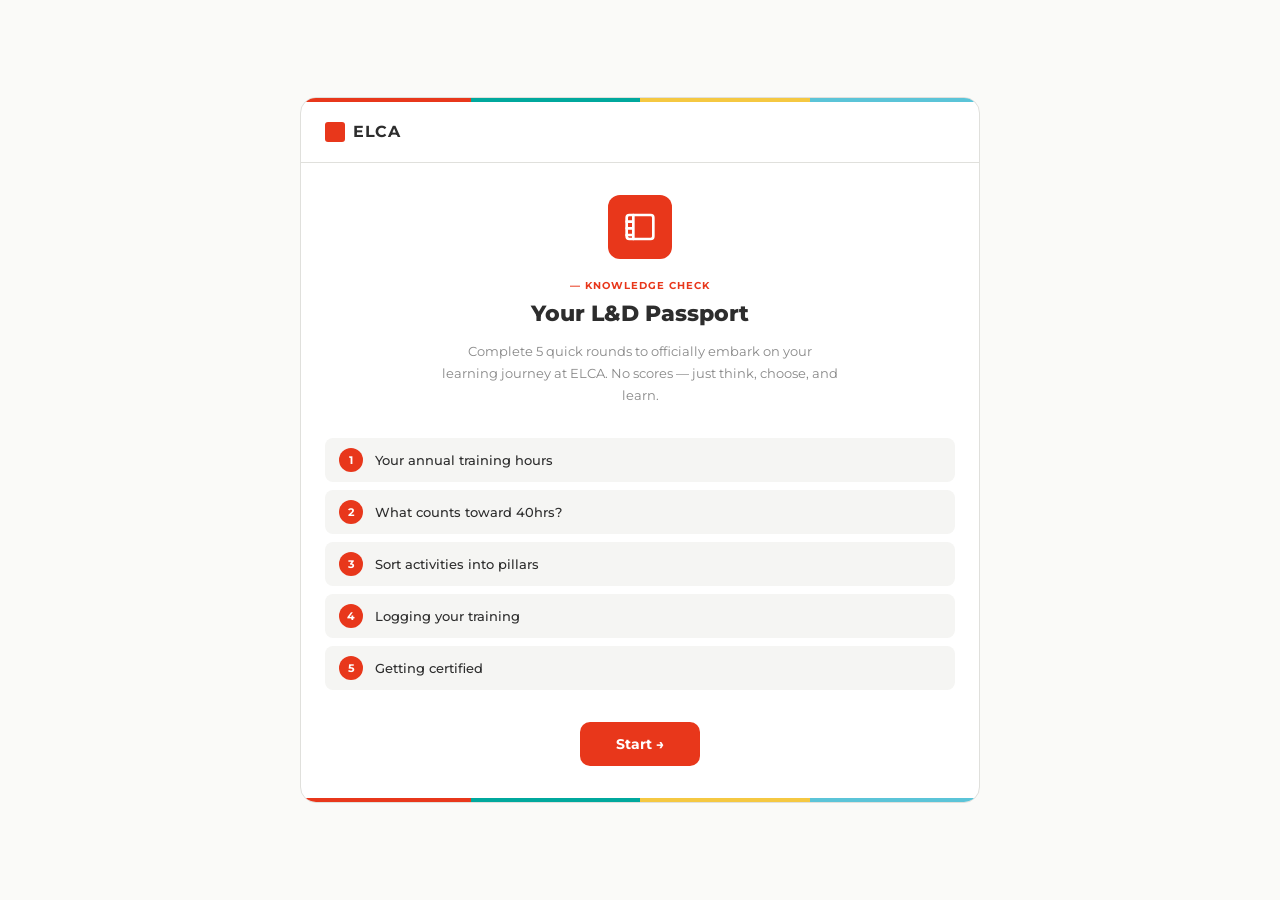
==== elca_game.html @ e70aff34 "Create elca_game.html" ====
<!DOCTYPE html>
<html lang="en">
<head>
<meta charset="UTF-8">
<meta name="viewport" content="width=device-width, initial-scale=1.0">
<title>ELCA L&D Passport</title>
<link href="https://fonts.googleapis.com/css2?family=Montserrat:wght@400;500;600;700;800&display=swap" rel="stylesheet">
<style>
*,*::before,*::after{box-sizing:border-box;margin:0;padding:0}
:root{--red:#E8371B;--teal:#00A89D;--yellow:#F5C842;--blue:#5BC4D8;--dark:#2D2D2D;--gray:#F5F5F3;--border:#E0E0DC;--text:#1A1A1A;--muted:#888}
body{font-family:'Montserrat',sans-serif;background:#FAFAF8;color:var(--text);min-height:100vh;display:flex;align-items:center;justify-content:center;padding:1rem}
.container{width:100%;max-width:680px;background:white;border:0.5px solid var(--border);border-radius:16px;overflow:hidden;position:relative}
.top-bar,.bottom-bar{height:4px;display:flex}
.top-bar div,.bottom-bar div{flex:1}
.tb1{background:var(--red)}.tb2{background:var(--teal)}.tb3{background:var(--yellow)}.tb4{background:var(--blue)}
.header{display:flex;align-items:center;justify-content:space-between;padding:1.25rem 1.5rem;border-bottom:0.5px solid var(--border)}
.logo{display:flex;align-items:center;gap:8px}
.logo-sq{width:20px;height:20px;background:var(--red);border-radius:3px}
.logo-text{font-size:16px;font-weight:700;color:var(--dark);letter-spacing:.04em}
.stamps{display:flex;gap:8px;align-items:center}
.stamp{width:34px;height:34px;border-radius:50%;border:1.5px solid var(--border);display:flex;align-items:center;justify-content:center;font-size:12px;font-weight:600;color:var(--muted);transition:all .3s ease}
.stamp.done{border-color:var(--red);background:#FEF0ED;color:var(--red)}
.stamp.active{border-color:var(--teal);background:#E6F7F6;color:var(--teal)}
.stamp svg{width:16px;height:16px}
.content{padding:1.5rem}
.passport-progress{background:var(--gray);border-radius:12px;padding:1rem 1.25rem;margin-bottom:1.5rem}
.progress-label{font-size:10px;color:var(--muted);text-transform:uppercase;letter-spacing:.1em;font-weight:600;margin-bottom:10px}
.progress-dots{display:flex;gap:6px}
.progress-dot{flex:1;height:5px;border-radius:3px;background:var(--border);transition:background .4s ease}
.progress-dot.done{background:var(--red)}
.progress-dot.active{background:var(--teal)}
.round-tag{font-size:10px;font-weight:700;color:var(--red);letter-spacing:.1em;text-transform:uppercase;margin-bottom:8px}
.question{font-size:19px;font-weight:700;color:var(--dark);line-height:1.4;margin-bottom:1.5rem}
.options{display:flex;flex-direction:column;gap:8px;margin-bottom:1.5rem}
.option{padding:13px 16px;border:1px solid var(--border);border-radius:10px;cursor:pointer;font-size:13px;font-weight:500;color:var(--text);background:white;display:flex;align-items:center;gap:12px;transition:all .15s ease;user-select:none}
.option:hover{border-color:#ccc;background:var(--gray)}
.option.selected{border-color:var(--teal);background:#E6F7F6;color:#085041}
.option.correct{border-color:var(--teal);background:#E6F7F6;color:#085041}
.option.wrong{border-color:var(--red);background:#FEF0ED;color:#993C1D}
.option-key{width:24px;height:24px;border-radius:50%;border:1px solid var(--border);display:flex;align-items:center;justify-content:center;font-size:11px;font-weight:700;flex-shrink:0;color:var(--muted)}
.option.selected .option-key{border-color:var(--teal);color:var(--teal)}
.option.correct .option-key{border-color:var(--teal);color:var(--teal);background:#C0EDE9}
.option.wrong .option-key{border-color:var(--red);color:var(--red);background:#FDDDD8}

/* ROUND 2 - all 6 displayed at once */
.yn-grid{display:flex;flex-direction:column;gap:8px;margin-bottom:1.5rem}
.yn-row{display:flex;align-items:center;justify-content:space-between;padding:12px 14px;border:1px solid var(--border);border-radius:10px;gap:12px;transition:all .2s}
.yn-row-name{font-size:13px;font-weight:600;color:var(--text);flex:1}
.yn-row-btns{display:flex;gap:6px;flex-shrink:0}
.yn-pill{padding:6px 14px;border-radius:20px;font-size:12px;font-weight:700;cursor:pointer;border:1.5px solid var(--border);background:white;color:var(--muted);transition:all .15s;font-family:'Montserrat',sans-serif}
.yn-pill.yes-pill:hover{border-color:var(--teal);color:var(--teal);background:#E6F7F6}
.yn-pill.no-pill:hover{border-color:var(--red);color:var(--red);background:#FEF0ED}
.yn-pill.sel-yes{border-color:var(--teal);color:var(--teal);background:#E6F7F6}
.yn-pill.sel-no{border-color:var(--red);color:var(--red);background:#FEF0ED}
.yn-row.revealed-correct{border-color:var(--teal);background:#F0FBF9}
.yn-row.revealed-wrong{border-color:var(--red);background:#FEF4F2}
.yn-feedback{font-size:11px;margin-top:4px;display:none}
.yn-feedback.show{display:block}
.yn-feedback.fb-correct{color:#0F6E56}
.yn-feedback.fb-wrong{color:#993C1D}

/* SORT */
.sort-wrap{margin-bottom:1.5rem}
.sort-pool{display:flex;flex-wrap:wrap;gap:8px;padding:1rem;background:var(--gray);border-radius:10px;margin-bottom:1rem;min-height:56px;transition:background .15s}
.sort-pool.drag-over-zone{background:#E6F7F6}
.sort-chip{padding:7px 13px;border-radius:20px;background:white;border:1px solid var(--border);font-size:12px;font-weight:600;cursor:grab;color:var(--text);transition:all .15s;user-select:none;display:inline-block}
.sort-chip:hover{border-color:var(--dark)}
.sort-chip.dragging{opacity:.35;cursor:grabbing}
.sort-columns{display:grid;grid-template-columns:1fr 1fr 1fr;gap:10px}
.sort-col{border:2px dashed var(--border);border-radius:10px;padding:12px;min-height:110px;transition:all .15s}
.sort-col.drag-over-zone{background:#F0FBF9;border-color:var(--teal);border-style:solid}
.sort-col-header{font-size:10px;font-weight:700;text-transform:uppercase;letter-spacing:.08em;margin-bottom:8px;text-align:center}
.sort-col.formal .sort-col-header{color:var(--teal)}
.sort-col.informal .sort-col-header{color:var(--blue)}
.sort-col.development .sort-col-header{color:#BA7517}
.sort-col.formal{border-color:#9FE1CB}
.sort-col.informal{border-color:#B5D4F4}
.sort-col.development{border-color:#FAC775}
.sort-dropped{display:flex;flex-direction:column;gap:5px}
.sort-dropped-chip{padding:6px 10px;border-radius:6px;font-size:11px;font-weight:600;text-align:center;cursor:grab;user-select:none;transition:opacity .15s}
.sort-dropped-chip:hover{opacity:.7}
.sort-dropped-chip.dragging{opacity:.35;cursor:grabbing}
.sort-col.formal .sort-dropped-chip{background:#E1F5EE;color:#085041}
.sort-col.informal .sort-dropped-chip{background:#E6F1FB;color:#0C447C}
.sort-col.development .sort-dropped-chip{background:#FAEEDA;color:#633806}
.sort-instruction{font-size:12px;color:var(--muted);margin-bottom:10px}

.reveal{background:#F0FBF9;border-radius:0 10px 10px 0;border-left:3px solid var(--teal);padding:12px 16px;margin-bottom:1.5rem;font-size:13px;line-height:1.6;color:var(--dark);display:none}
.reveal.show{display:block}
.reveal-label{font-size:10px;font-weight:700;color:#0F6E56;text-transform:uppercase;letter-spacing:.08em;margin-bottom:5px}
.btn-row{display:flex;gap:10px}
.btn-submit{background:var(--red);color:white;border:none;padding:11px 28px;border-radius:10px;font-size:13px;font-weight:700;cursor:pointer;font-family:'Montserrat',sans-serif;transition:opacity .15s}
.btn-submit:hover{opacity:.9}
.btn-next{background:var(--gray);color:var(--text);border:1px solid var(--border);padding:11px 28px;border-radius:10px;font-size:13px;font-weight:700;cursor:pointer;display:none;font-family:'Montserrat',sans-serif}
.btn-next:hover{background:#ECECEA}

/* STAMP OVERLAY */
.stamp-overlay{position:absolute;inset:0;background:rgba(255,255,255,.93);display:flex;flex-direction:column;align-items:center;justify-content:center;z-index:100;opacity:0;pointer-events:none;transition:opacity .25s}
.stamp-overlay.show{opacity:1;pointer-events:all}
.stamp-big{width:100px;height:100px;border-radius:50%;border:5px solid var(--red);background:#FEF0ED;display:flex;align-items:center;justify-content:center;transform:scale(0) rotate(-15deg);transition:transform .45s cubic-bezier(.34,1.56,.64,1)}
.stamp-overlay.show .stamp-big{transform:scale(1) rotate(-8deg)}
.stamp-big svg{width:50px;height:50px;color:var(--red)}
.stamp-round-label{margin-top:1.25rem;font-size:14px;font-weight:700;color:var(--dark);opacity:0;transition:opacity .3s .35s}
.stamp-overlay.show .stamp-round-label{opacity:1}
.stamp-sub{font-size:12px;color:var(--muted);margin-top:4px;opacity:0;transition:opacity .3s .45s}
.stamp-overlay.show .stamp-sub{opacity:1}

/* FINAL */
.final-screen{padding:2.5rem 1.5rem;text-align:center;display:none}
.final-screen.show{display:block}
.final-passport{width:80px;height:80px;background:var(--red);border-radius:12px;margin:0 auto 1.5rem;display:flex;align-items:center;justify-content:center}
.final-passport svg{width:40px;height:40px}
.final-title{font-size:22px;font-weight:800;color:var(--dark);margin-bottom:.75rem;line-height:1.3}
.final-sub{font-size:14px;color:var(--muted);line-height:1.6;margin-bottom:1.5rem;max-width:400px;margin-left:auto;margin-right:auto}
.final-stamps{display:flex;gap:10px;justify-content:center;margin-bottom:1.5rem}
.final-stamp{width:44px;height:44px;border-radius:50%;background:#FEF0ED;border:2px solid var(--red);display:flex;align-items:center;justify-content:center;color:var(--red)}
.final-stamp svg{width:20px;height:20px}
.final-tagline{font-size:11px;color:var(--muted);text-transform:uppercase;letter-spacing:.1em;font-weight:600;margin-bottom:1.5rem}
.btn-review{background:white;color:var(--dark);border:1.5px solid var(--border);padding:11px 28px;border-radius:10px;font-size:13px;font-weight:700;cursor:pointer;font-family:'Montserrat',sans-serif}
.btn-review:hover{background:var(--gray)}

/* REVIEW */
.review-screen{padding:1.5rem;display:none}
.review-screen.show{display:block}
.review-title{font-size:18px;font-weight:800;color:var(--dark);margin-bottom:1.25rem}
.review-item{margin-bottom:1.25rem;padding-bottom:1.25rem;border-bottom:0.5px solid var(--border)}
.review-item:last-child{border-bottom:none}
.review-round{font-size:10px;font-weight:700;color:var(--red);text-transform:uppercase;letter-spacing:.08em;margin-bottom:4px}
.review-q{font-size:14px;font-weight:600;color:var(--dark);margin-bottom:6px;line-height:1.4}
.review-a{font-size:13px;color:#0F6E56;background:#F0FBF9;border-left:3px solid var(--teal);padding:8px 12px;border-radius:0 8px 8px 0;line-height:1.5}
.btn-back{background:var(--gray);color:var(--text);border:1px solid var(--border);padding:10px 24px;border-radius:10px;font-size:13px;font-weight:700;cursor:pointer;font-family:'Montserrat',sans-serif;margin-top:1rem}
.btn-back:hover{background:#ECECEA}

/* INTRO */
.intro-screen{padding:2rem 1.5rem;text-align:center}
.intro-icon{width:64px;height:64px;background:var(--red);border-radius:12px;margin:0 auto 1.25rem;display:flex;align-items:center;justify-content:center}
.intro-icon svg{width:32px;height:32px}
.intro-label{font-size:10px;font-weight:700;color:var(--red);text-transform:uppercase;letter-spacing:.1em;margin-bottom:8px}
.intro-title{font-size:22px;font-weight:800;color:var(--dark);margin-bottom:.75rem;line-height:1.3}
.intro-sub{font-size:13px;color:var(--muted);line-height:1.7;margin-bottom:2rem;max-width:400px;margin-left:auto;margin-right:auto}
.intro-rounds{display:flex;flex-direction:column;gap:8px;margin-bottom:2rem;text-align:left}
.intro-round{display:flex;align-items:center;gap:12px;padding:10px 14px;background:var(--gray);border-radius:8px;font-size:13px;color:var(--dark);font-weight:500}
.intro-num{width:24px;height:24px;border-radius:50%;background:var(--red);color:white;font-size:11px;font-weight:700;display:flex;align-items:center;justify-content:center;flex-shrink:0}
.btn-start{background:var(--red);color:white;border:none;padding:13px 36px;border-radius:10px;font-size:14px;font-weight:700;cursor:pointer;font-family:'Montserrat',sans-serif}
.btn-start:hover{opacity:.9}
</style>
</head>
<body>
<div class="container" id="app">
  <div class="top-bar"><div class="tb1"></div><div class="tb2"></div><div class="tb3"></div><div class="tb4"></div></div>
  <div class="header">
    <div class="logo"><div class="logo-sq"></div><div class="logo-text">ELCA</div></div>
    <div class="stamps" id="stamps-header" style="display:none">
      <div class="stamp" id="s1">1</div><div class="stamp" id="s2">2</div><div class="stamp" id="s3">3</div><div class="stamp" id="s4">4</div><div class="stamp" id="s5">5</div>
    </div>
  </div>

  <div class="stamp-overlay" id="stamp-overlay">
    <div class="stamp-big">
      <svg viewBox="0 0 24 24" fill="none" stroke="currentColor" stroke-width="2.5" stroke-linecap="round" stroke-linejoin="round"><polyline points="20 6 9 17 4 12"/></svg>
    </div>
    <div class="stamp-round-label" id="stamp-label">Round 1 complete!</div>
    <div class="stamp-sub">Passport stamped</div>
  </div>

  <div class="intro-screen" id="screen-intro">
    <div class="intro-icon"><svg viewBox="0 0 24 24" fill="none" stroke="white" stroke-width="2" stroke-linecap="round" stroke-linejoin="round"><rect x="2" y="3" width="20" height="18" rx="2"/><path d="M7 3v18M2 8h5M2 13h5M2 18h5"/></svg></div>
    <div class="intro-label">— Knowledge check</div>
    <div class="intro-title">Your L&D Passport</div>
    <div class="intro-sub">Complete 5 quick rounds to officially embark on your learning journey at ELCA. No scores — just think, choose, and learn.</div>
    <div class="intro-rounds">
      <div class="intro-round"><div class="intro-num">1</div>Your annual training hours</div>
      <div class="intro-round"><div class="intro-num">2</div>What counts toward 40hrs?</div>
      <div class="intro-round"><div class="intro-num">3</div>Sort activities into pillars</div>
      <div class="intro-round"><div class="intro-num">4</div>Logging your training</div>
      <div class="intro-round"><div class="intro-num">5</div>Getting certified</div>
    </div>
    <button class="btn-start" onclick="startGame()">Start →</button>
  </div>

  <div class="content" id="screen-game" style="display:none">
    <div class="passport-progress">
      <div class="progress-label" id="progress-label">Round 1 of 5</div>
      <div class="progress-dots">
        <div class="progress-dot active" id="pd1"></div><div class="progress-dot" id="pd2"></div><div class="progress-dot" id="pd3"></div><div class="progress-dot" id="pd4"></div><div class="progress-dot" id="pd5"></div>
      </div>
    </div>
    <div id="round-content"></div>
  </div>

  <div class="final-screen" id="screen-final">
    <div class="final-passport"><svg viewBox="0 0 24 24" fill="none" stroke="white" stroke-width="2" stroke-linecap="round" stroke-linejoin="round"><path d="M20 12V22H4V2h11"/><path d="m9 11 3 3L22 4"/></svg></div>
    <div class="final-title">Your L&D Passport is stamped.</div>
    <div class="final-sub">You're officially ready to learn at ELCA. You know your budget, your options, and exactly what to do when you're ready to grow.</div>
    <div class="final-stamps">
      <div class="final-stamp"><svg viewBox="0 0 24 24" fill="none" stroke="currentColor" stroke-width="2.5" stroke-linecap="round" stroke-linejoin="round"><polyline points="20 6 9 17 4 12"/></svg></div>
      <div class="final-stamp"><svg viewBox="0 0 24 24" fill="none" stroke="currentColor" stroke-width="2.5" stroke-linecap="round" stroke-linejoin="round"><polyline points="20 6 9 17 4 12"/></svg></div>
      <div class="final-stamp"><svg viewBox="0 0 24 24" fill="none" stroke="currentColor" stroke-width="2.5" stroke-linecap="round" stroke-linejoin="round"><polyline points="20 6 9 17 4 12"/></svg></div>
      <div class="final-stamp"><svg viewBox="0 0 24 24" fill="none" stroke="currentColor" stroke-width="2.5" stroke-linecap="round" stroke-linejoin="round"><polyline points="20 6 9 17 4 12"/></svg></div>
      <div class="final-stamp"><svg viewBox="0 0 24 24" fill="none" stroke="currentColor" stroke-width="2.5" stroke-linecap="round" stroke-linejoin="round"><polyline points="20 6 9 17 4 12"/></svg></div>
    </div>
    <div class="final-tagline">We make it work — ELCA</div>
    <button class="btn-review" onclick="showReview()">Review answers →</button>
  </div>

  <div class="review-screen" id="screen-review">
    <div class="review-title">Answer review</div>
    <div class="review-item">
      <div class="review-round">Round 1 — Your training budget</div>
      <div class="review-q">How many training hours does ELCA sponsor per employee per year?</div>
      <div class="review-a">40 hours per headcount per year. Total company-wide: 16,000 hours (~400 employees), planned and monitored by L&D.</div>
    </div>
    <div class="review-item">
      <div class="review-round">Round 2 — What counts toward 40hrs?</div>
      <div class="review-q">Which activities count toward your 40hr budget?</div>
      <div class="review-a">Counts ✓: Internal Training, External Training, Self-training Roadmap, Online learning via 3rd party. Does NOT count ✗: Boost Up Programs (sponsored separately), Certifications.</div>
    </div>
    <div class="review-item">
      <div class="review-round">Round 3 — Sort into pillars</div>
      <div class="review-q">Which activity belongs in which pillar?</div>
      <div class="review-a">Formal: Internal Training, External Training, Self-training Roadmap, Boost Up Programs. Informal: LinkedIn Learning, Pluralsight, GoFluent, Bookboon. Development: Certifications, Competitions, Expert Activities.</div>
    </div>
    <div class="review-item">
      <div class="review-round">Round 4 — Logging your training</div>
      <div class="review-q">You just completed an internal training. What should you do next?</div>
      <div class="review-a">Log it in Vertec using code 2223-103-31. Every training must be logged with the correct Vertec code. Use the Confluence reference link if unsure.</div>
    </div>
    <div class="review-item">
      <div class="review-round">Round 5 — Getting certified</div>
      <div class="review-q">You want L&D to cover your certification fees. What's your first step?</div>
      <div class="review-a">Register with XC and make sure your name is on the list BEFORE getting certified. Order: Register with XC → Get certified → Submit payment request + certification to L&D.</div>
    </div>
    <button class="btn-back" onclick="backToFinal()">← Back</button>
  </div>

  <div class="bottom-bar"><div class="tb1"></div><div class="tb2"></div><div class="tb3"></div><div class="tb4"></div></div>
</div>

<script>
var currentRound=0,selectedOption=null,selectedCorrect=false;
var dragIdx=null,dragFromPool=false;

var ynActivities=[
  {name:"Internal Training",counts:true},
  {name:"External Training",counts:true},
  {name:"Self-training Roadmap",counts:true},
  {name:"Online learning via 3rd party",counts:true},
  {name:"Boost Up Programs",counts:false},
  {name:"Certifications",counts:false}
];
var ynAnswers={};

var sortActivities=[
  {name:"Internal Training",pillar:"formal"},
  {name:"External Training",pillar:"formal"},
  {name:"Self-training Roadmap",pillar:"formal"},
  {name:"Boost Up Programs",pillar:"formal"},
  {name:"LinkedIn Learning",pillar:"informal"},
  {name:"Pluralsight",pillar:"informal"},
  {name:"GoFluent",pillar:"informal"},
  {name:"Bookboon",pillar:"informal"},
  {name:"Certifications",pillar:"development"},
  {name:"Competitions",pillar:"development"},
  {name:"Expert Activities",pillar:"development"}
];
var sortPlaced={};

function startGame(){
  document.getElementById('screen-intro').style.display='none';
  document.getElementById('screen-game').style.display='block';
  document.getElementById('stamps-header').style.display='flex';
  showRound(1);
}

function updateProgress(n){
  document.getElementById('progress-label').textContent='Round '+n+' of 5';
  for(var i=1;i<=5;i++){
    var dot=document.getElementById('pd'+i);
    dot.className='progress-dot';
    if(i<n)dot.classList.add('done');
    else if(i===n)dot.classList.add('active');
    var st=document.getElementById('s'+i);
    st.className='stamp';
    if(i<n){st.classList.add('done');st.innerHTML='<svg viewBox="0 0 24 24" fill="none" stroke="currentColor" stroke-width="2.5" stroke-linecap="round" stroke-linejoin="round"><polyline points="20 6 9 17 4 12"/></svg>';}
    else if(i===n)st.classList.add('active');
    else st.textContent=i;
  }
}

function showStampThen(roundNum,callback){
  var overlay=document.getElementById('stamp-overlay');
  document.getElementById('stamp-label').textContent='Round '+roundNum+' complete!';
  overlay.classList.add('show');
  setTimeout(function(){overlay.classList.remove('show');setTimeout(callback,300);},1500);
}

function goNext(completed,next){
  showStampThen(completed,function(){
    if(next==='final')showFinal();
    else showRound(next);
  });
}

function showRound(n){
  currentRound=n;
  updateProgress(n);
  selectedOption=null;selectedCorrect=false;
  var c=document.getElementById('round-content');
  if(n===1){
    c.innerHTML=`
      <div class="round-tag">— Round 1 · Your training budget</div>
      <div class="question">How many training hours does ELCA sponsor per employee per year?</div>
      <div class="options" id="opts">
        <div class="option" onclick="pickOpt(this,false)"><div class="option-key">A</div>20 hours</div>
        <div class="option" onclick="pickOpt(this,false)"><div class="option-key">B</div>30 hours</div>
        <div class="option" onclick="pickOpt(this,true)"><div class="option-key">C</div>40 hours</div>
        <div class="option" onclick="pickOpt(this,false)"><div class="option-key">D</div>60 hours</div>
      </div>
      <div class="reveal" id="reveal"><div class="reveal-label">Good to know</div>ELCA sponsors 40 hours of training per employee per year — that's your personal learning budget. Total company-wide: 16,000 hours, planned and monitored by L&D.</div>
      <div class="btn-row">
        <button class="btn-submit" id="btn-sub" onclick="submitMC(1,2)">Submit</button>
        <button class="btn-next" id="btn-nxt" onclick="goNext(1,2)">Next round →</button>
      </div>`;
  }
  else if(n===2){ynAnswers={};renderYN2(c);}
  else if(n===3){sortPlaced={};renderSort(c);}
  else if(n===4){
    c.innerHTML=`
      <div class="round-tag">— Round 4 · Logging your training</div>
      <div class="question">You just completed an internal training. What should you do next?</div>
      <div class="options" id="opts">
        <div class="option" onclick="pickOpt(this,false)"><div class="option-key">A</div>Email your manager to inform them</div>
        <div class="option" onclick="pickOpt(this,true)"><div class="option-key">B</div>Log it in Vertec using the correct code (2223-103-31)</div>
        <div class="option" onclick="pickOpt(this,false)"><div class="option-key">C</div>Nothing — L&D will track it automatically</div>
        <div class="option" onclick="pickOpt(this,false)"><div class="option-key">D</div>Add it to your LinkedIn profile</div>
      </div>
      <div class="reveal" id="reveal"><div class="reveal-label">Good to know</div>Every training must be logged in Vertec with the correct code. For internal training, that's <strong>2223-103-31</strong>. Not sure which code? The reference link is on your Confluence page.</div>
      <div class="btn-row">
        <button class="btn-submit" id="btn-sub" onclick="submitMC(4,5)">Submit</button>
        <button class="btn-next" id="btn-nxt" onclick="goNext(4,5)">Next round →</button>
      </div>`;
  }
  else if(n===5){
    c.innerHTML=`
      <div class="round-tag">— Round 5 · Getting certified</div>
      <div class="question">You want L&D to cover your certification fees. What's your very first step?</div>
      <div class="options" id="opts">
        <div class="option" onclick="pickOpt(this,false)"><div class="option-key">A</div>Submit a payment request to L&D</div>
        <div class="option" onclick="pickOpt(this,false)"><div class="option-key">B</div>Get certified first, then register</div>
        <div class="option" onclick="pickOpt(this,true)"><div class="option-key">C</div>Register with XC — make sure your name is on the list</div>
        <div class="option" onclick="pickOpt(this,false)"><div class="option-key">D</div>Contact GoFluent for support</div>
      </div>
      <div class="reveal" id="reveal"><div class="reveal-label">Important!</div>Your name MUST be on the XC list before you get certified — otherwise you cannot claim back the fees. Order: Register with XC → Get certified → Submit payment request + certification to L&D.</div>
      <div class="btn-row">
        <button class="btn-submit" id="btn-sub" onclick="submitMC(5,'final')">Submit</button>
        <button class="btn-next" id="btn-nxt" onclick="goNext(5,'final')">Complete passport →</button>
      </div>`;
  }
}

function pickOpt(el,correct){
  if(document.getElementById('reveal').classList.contains('show'))return;
  document.querySelectorAll('#opts .option').forEach(o=>o.classList.remove('selected'));
  el.classList.add('selected');selectedOption=el;selectedCorrect=correct;
}

function submitMC(completed,next){
  if(!selectedOption)return;
  document.querySelectorAll('#opts .option').forEach(o=>o.style.pointerEvents='none');
  selectedOption.classList.remove('selected');
  selectedOption.classList.add(selectedCorrect?'correct':'wrong');
  if(!selectedCorrect){
    document.querySelectorAll('#opts .option').forEach(o=>{
      if(o.getAttribute('onclick')&&o.getAttribute('onclick').includes(',true)'))o.classList.add('correct');
    });
  }
  document.getElementById('reveal').classList.add('show');
  document.getElementById('btn-sub').style.display='none';
  document.getElementById('btn-nxt').style.display='block';
}

/* ROUND 2 - all 6 at once */
function renderYN2(c){
  var rows=ynActivities.map(function(item,i){
    return `<div class="yn-row" id="ynrow-${i}">
      <div>
        <div class="yn-row-name">${item.name}</div>
        <div class="yn-feedback" id="ynfb-${i}"></div>
      </div>
      <div class="yn-row-btns">
        <button class="yn-pill yes-pill" id="ynyes-${i}" onclick="selectYN(${i},true)">Yes</button>
        <button class="yn-pill no-pill" id="ynno-${i}" onclick="selectYN(${i},false)">No</button>
      </div>
    </div>`;
  }).join('');
  c.innerHTML=`
    <div class="round-tag">— Round 2 · Counts toward 40hrs?</div>
    <div class="question">Which activities count toward your 40-hour learning budget?</div>
    <div class="yn-grid" id="yn-grid">${rows}</div>
    <div class="reveal" id="reveal-yn"><div class="reveal-label">Summary</div>Counts ✓: Internal Training, External Training, Self-training Roadmap, Online learning via 3rd party. Does NOT count ✗: Boost Up Programs (sponsored separately) and Certifications.</div>
    <div class="btn-row">
      <button class="btn-submit" id="btn-yn-sub" onclick="submitYN2()">Submit</button>
      <button class="btn-next" id="btn-yn-nxt" onclick="goNext(2,3)">Next round →</button>
    </div>`;
}

function selectYN(i,answer){
  if(document.getElementById('reveal-yn').classList.contains('show'))return;
  ynAnswers[i]=answer;
  var yesBtn=document.getElementById('ynyes-'+i);
  var noBtn=document.getElementById('ynno-'+i);
  yesBtn.className='yn-pill yes-pill'+(answer===true?' sel-yes':'');
  noBtn.className='yn-pill no-pill'+(answer===false?' sel-no':'');
}

function submitYN2(){
  var allAnswered=ynActivities.every(function(_,i){return ynAnswers[i]!==undefined;});
  if(!allAnswered){
    alert('Please answer all 6 activities before submitting.');
    return;
  }
  ynActivities.forEach(function(item,i){
    var answered=ynAnswers[i];
    var correct=(answered===item.counts);
    var row=document.getElementById('ynrow-'+i);
    var fb=document.getElementById('ynfb-'+i);
    var yesBtn=document.getElementById('ynyes-'+i);
    var noBtn=document.getElementById('ynno-'+i);
    yesBtn.style.pointerEvents='none';
    noBtn.style.pointerEvents='none';
    if(correct){
      row.classList.add('revealed-correct');
      fb.className='yn-feedback show fb-correct';
      fb.textContent='Correct! '+(item.counts?'This counts toward your 40hrs.':'This does not count toward 40hrs.');
    } else {
      row.classList.add('revealed-wrong');
      fb.className='yn-feedback show fb-wrong';
      fb.textContent='Not quite. '+(item.counts?'This actually counts toward your 40hrs.':'This actually does NOT count toward your 40hrs.');
      if(item.counts){yesBtn.className='yn-pill yes-pill sel-yes';}
      else{noBtn.className='yn-pill no-pill sel-no';}
    }
  });
  document.getElementById('reveal-yn').classList.add('show');
  document.getElementById('btn-yn-sub').style.display='none';
  document.getElementById('btn-yn-nxt').style.display='block';
}

/* ROUND 3 - drag and drop */
function renderSort(c){
  var poolHTML=sortActivities.map(function(a,i){
    return '<div class="sort-chip" id="chip-'+i+'" draggable="true" data-idx="'+i+'">'+a.name+'</div>';
  }).join('');
  c.innerHTML=`
    <div class="round-tag">— Round 3 · Sort into pillars</div>
    <div class="question">Drag each activity into the correct learning pillar.</div>
    <div class="sort-instruction">Drag from the pool into a pillar. Drag back to the pool to undo.</div>
    <div class="sort-wrap">
      <div class="sort-pool" id="sort-pool">${poolHTML}</div>
      <div class="sort-columns">
        <div class="sort-col formal" id="zone-formal"><div class="sort-col-header">Formal</div><div class="sort-dropped" id="col-formal"></div></div>
        <div class="sort-col informal" id="zone-informal"><div class="sort-col-header">Informal</div><div class="sort-dropped" id="col-informal"></div></div>
        <div class="sort-col development" id="zone-development"><div class="sort-col-header">Development</div><div class="sort-dropped" id="col-development"></div></div>
      </div>
    </div>
    <div class="reveal" id="reveal-sort"></div>
    <div class="btn-row">
      <button class="btn-submit" id="btn-sort-sub" onclick="submitSort()">Check answers</button>
      <button class="btn-next" id="btn-sort-nxt" onclick="goNext(3,4)">Next round →</button>
    </div>`;
  initDragDrop();
}

function initDragDrop(){
  function makeChipDraggable(el){
    el.addEventListener('dragstart',function(e){
      dragIdx=parseInt(this.dataset.idx);
      dragFromPool=!!document.getElementById('sort-pool').contains(this);
      e.dataTransfer.effectAllowed='move';
      e.dataTransfer.setData('text/plain',String(dragIdx));
      var self=this;
      setTimeout(function(){self.classList.add('dragging');},0);
    });
    el.addEventListener('dragend',function(){
      this.classList.remove('dragging');
    });
  }

  document.querySelectorAll('.sort-chip').forEach(makeChipDraggable);

  function setupZone(zoneEl,pillar){
    zoneEl.addEventListener('dragover',function(e){
      e.preventDefault();
      e.dataTransfer.dropEffect='move';
      zoneEl.classList.add('drag-over-zone');
    });
    zoneEl.addEventListener('dragleave',function(e){
      if(!zoneEl.contains(e.relatedTarget))zoneEl.classList.remove('drag-over-zone');
    });
    zoneEl.addEventListener('drop',function(e){
      e.preventDefault();
      e.stopPropagation();
      zoneEl.classList.remove('drag-over-zone');
      var idx=parseInt(e.dataTransfer.getData('text/plain'));
      if(isNaN(idx))return;
      moveChip(idx,pillar);
    });
  }

  setupZone(document.getElementById('sort-pool'),'pool');
  setupZone(document.getElementById('zone-formal'),'formal');
  setupZone(document.getElementById('zone-informal'),'informal');
  setupZone(document.getElementById('zone-development'),'development');
}

function moveChip(idx,pillar){
  var activity=sortActivities[idx];
  var oldEl=document.querySelector('[data-idx="'+idx+'"]');
  if(oldEl)oldEl.remove();
  delete sortPlaced[idx];

  if(pillar==='pool'){
    var pool=document.getElementById('sort-pool');
    var chip=document.createElement('div');
    chip.className='sort-chip';
    chip.setAttribute('draggable','true');
    chip.dataset.idx=idx;
    chip.textContent=activity.name;
    chip.addEventListener('dragstart',function(e){
      dragIdx=parseInt(this.dataset.idx);
      e.dataTransfer.effectAllowed='move';
      e.dataTransfer.setData('text/plain',String(dragIdx));
      var self=this;setTimeout(function(){self.classList.add('dragging');},0);
    });
    chip.addEventListener('dragend',function(){this.classList.remove('dragging');});
    pool.appendChild(chip);
  } else {
    sortPlaced[idx]=pillar;
    var col=document.getElementById('col-'+pillar);
    var dropped=document.createElement('div');
    dropped.className='sort-dropped-chip';
    dropped.setAttribute('draggable','true');
    dropped.dataset.idx=idx;
    dropped.textContent=activity.name;
    dropped.addEventListener('dragstart',function(e){
      dragIdx=parseInt(this.dataset.idx);
      e.dataTransfer.effectAllowed='move';
      e.dataTransfer.setData('text/plain',String(dragIdx));
      var self=this;setTimeout(function(){self.classList.add('dragging');},0);
    });
    dropped.addEventListener('dragend',function(){this.classList.remove('dragging');});
    col.appendChild(dropped);
  }
}

function submitSort(){
  var correct=0;
  sortActivities.forEach(function(a,i){if(sortPlaced[i]===a.pillar)correct++;});
  var rv=document.getElementById('reveal-sort');

  var pillars=[
    {key:'formal',label:'Formal Trainings',color:'#00A89D',bg:'#E1F5EE',text:'#085041'},
    {key:'informal',label:'Informal Learning',color:'#5BC4D8',bg:'#E6F1FB',text:'#0C447C'},
    {key:'development',label:'Development',color:'#F5C842',bg:'#FAEEDA',text:'#633806'}
  ];

  var scoreMsg=correct===sortActivities.length
    ?'<div style="font-size:13px;color:#0F6E56;font-weight:600;margin-bottom:12px;">Perfect! All '+correct+' sorted correctly.</div>'
    :'<div style="font-size:13px;color:#993C1D;font-weight:600;margin-bottom:12px;">You got '+correct+' of '+sortActivities.length+' correct. Here\'s the correct answer:</div>';

  var cols=pillars.map(function(p){
    var items=sortActivities.map(function(a,i){
      var placed=sortPlaced[i]===p.key;
      var correct=a.pillar===p.key;
      if(!correct)return '';
      var wasWrong=sortPlaced[i]!==p.key;
      var dot=wasWrong
        ?'<span style="color:#E8371B;font-size:11px;margin-right:4px;">✗</span>'
        :'<span style="color:'+p.text+';font-size:11px;margin-right:4px;">✓</span>';
      var rowStyle=wasWrong?'background:rgba(232,55,27,0.08);border-radius:4px;padding:3px 6px;':'padding:3px 6px;';
      return '<div style="'+rowStyle+'font-size:11px;font-weight:600;color:'+(wasWrong?'#993C1D':p.text)+';display:flex;align-items:center;">'+dot+a.name+'</div>';
    }).join('');
    return '<div style="flex:1;border-radius:10px;padding:12px;background:'+p.bg+';border:1.5px solid '+p.color+';">'
      +'<div style="font-size:10px;font-weight:700;text-transform:uppercase;letter-spacing:.08em;color:'+p.color+';margin-bottom:8px;">'+p.label+'</div>'
      +'<div style="display:flex;flex-direction:column;gap:4px;">'+items+'</div>'
      +'</div>';
  }).join('');

  rv.innerHTML='<div class="reveal-label">Answer key</div>'
    +scoreMsg
    +'<div style="display:flex;gap:8px;">'+cols+'</div>'
    +'<div style="font-size:11px;color:#888;margin-top:8px;"><span style="color:#E8371B;">✗</span> = placed in wrong pillar</div>';

  rv.classList.add('show');
  document.getElementById('btn-sort-sub').style.display='none';
  document.getElementById('btn-sort-nxt').style.display='block';
}

function showFinal(){
  document.getElementById('screen-game').style.display='none';
  document.getElementById('screen-final').style.display='block';
  for(var i=1;i<=5;i++){
    var st=document.getElementById('s'+i);
    st.className='stamp done';
    st.innerHTML='<svg viewBox="0 0 24 24" fill="none" stroke="currentColor" stroke-width="2.5" stroke-linecap="round" stroke-linejoin="round"><polyline points="20 6 9 17 4 12"/></svg>';
  }
}

function showReview(){
  document.getElementById('screen-final').style.display='none';
  document.getElementById('screen-review').style.display='block';
}

function backToFinal(){
  document.getElementById('screen-review').style.display='none';
  document.getElementById('screen-final').style.display='block';
}
</script>
</body>
</html>
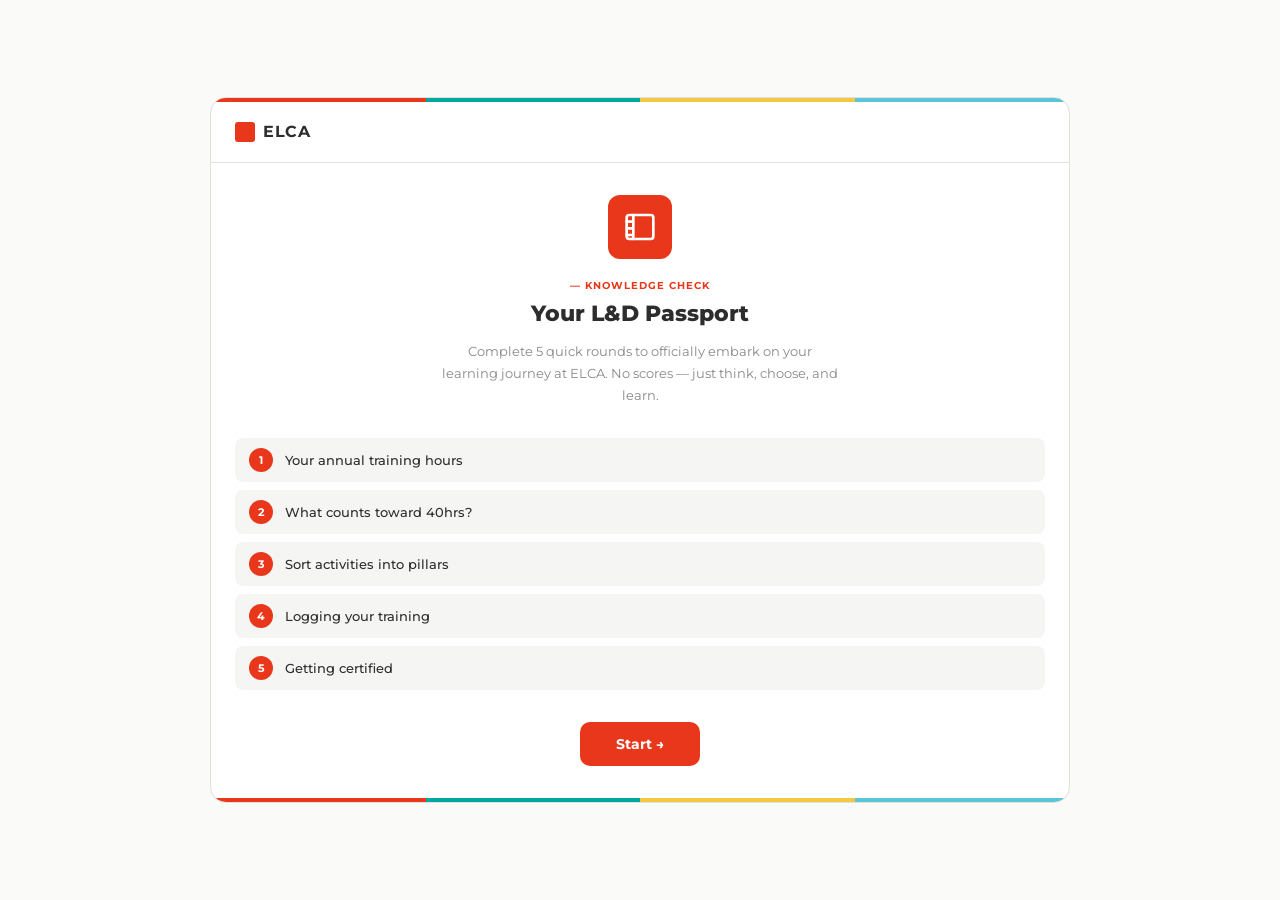
==== commit 14b4996b: "Update elca_game.html" ====
--- a/elca_game.html
+++ b/elca_game.html
@@ -9,7 +9,7 @@
 *,*::before,*::after{box-sizing:border-box;margin:0;padding:0}
 :root{--red:#E8371B;--teal:#00A89D;--yellow:#F5C842;--blue:#5BC4D8;--dark:#2D2D2D;--gray:#F5F5F3;--border:#E0E0DC;--text:#1A1A1A;--muted:#888}
 body{font-family:'Montserrat',sans-serif;background:#FAFAF8;color:var(--text);min-height:100vh;display:flex;align-items:center;justify-content:center;padding:1rem}
-.container{width:100%;max-width:680px;background:white;border:0.5px solid var(--border);border-radius:16px;overflow:hidden;position:relative}
+.container{width:100%;max-width:860px;background:white;border:0.5px solid var(--border);border-radius:16px;overflow:hidden;position:relative}
 .top-bar,.bottom-bar{height:4px;display:flex}
 .top-bar div,.bottom-bar div{flex:1}
 .tb1{background:var(--red)}.tb2{background:var(--teal)}.tb3{background:var(--yellow)}.tb4{background:var(--blue)}
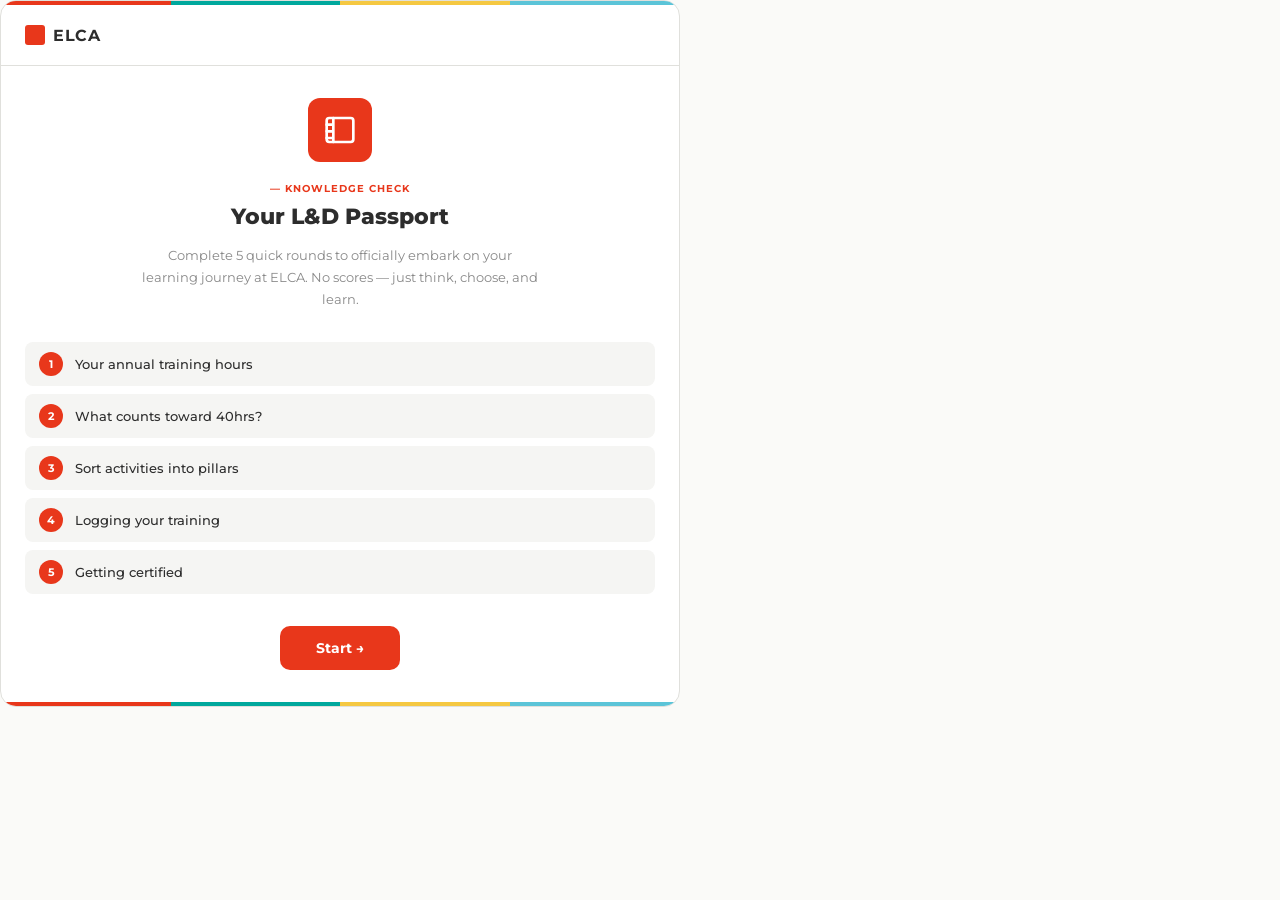
==== commit a3167a45: "Update elca_game.html" ====
--- a/elca_game.html
+++ b/elca_game.html
@@ -8,8 +8,8 @@
 <style>
 *,*::before,*::after{box-sizing:border-box;margin:0;padding:0}
 :root{--red:#E8371B;--teal:#00A89D;--yellow:#F5C842;--blue:#5BC4D8;--dark:#2D2D2D;--gray:#F5F5F3;--border:#E0E0DC;--text:#1A1A1A;--muted:#888}
-body{font-family:'Montserrat',sans-serif;background:#FAFAF8;color:var(--text);min-height:100vh;display:flex;align-items:center;justify-content:center;padding:1rem}
-.container{width:100%;max-width:860px;background:white;border:0.5px solid var(--border);border-radius:16px;overflow:hidden;position:relative}
+body{font-family:'Montserrat',sans-serif;background:#FAFAF8;color:var(--text);min-height:100vh;display:flex;align-items:flex-start;justify-content:flex-start;padding:0}
+.container{width:100%;max-width:680px;background:white;border:0.5px solid var(--border);border-radius:16px;overflow:hidden;position:relative}
 .top-bar,.bottom-bar{height:4px;display:flex}
 .top-bar div,.bottom-bar div{flex:1}
 .tb1{background:var(--red)}.tb2{background:var(--teal)}.tb3{background:var(--yellow)}.tb4{background:var(--blue)}
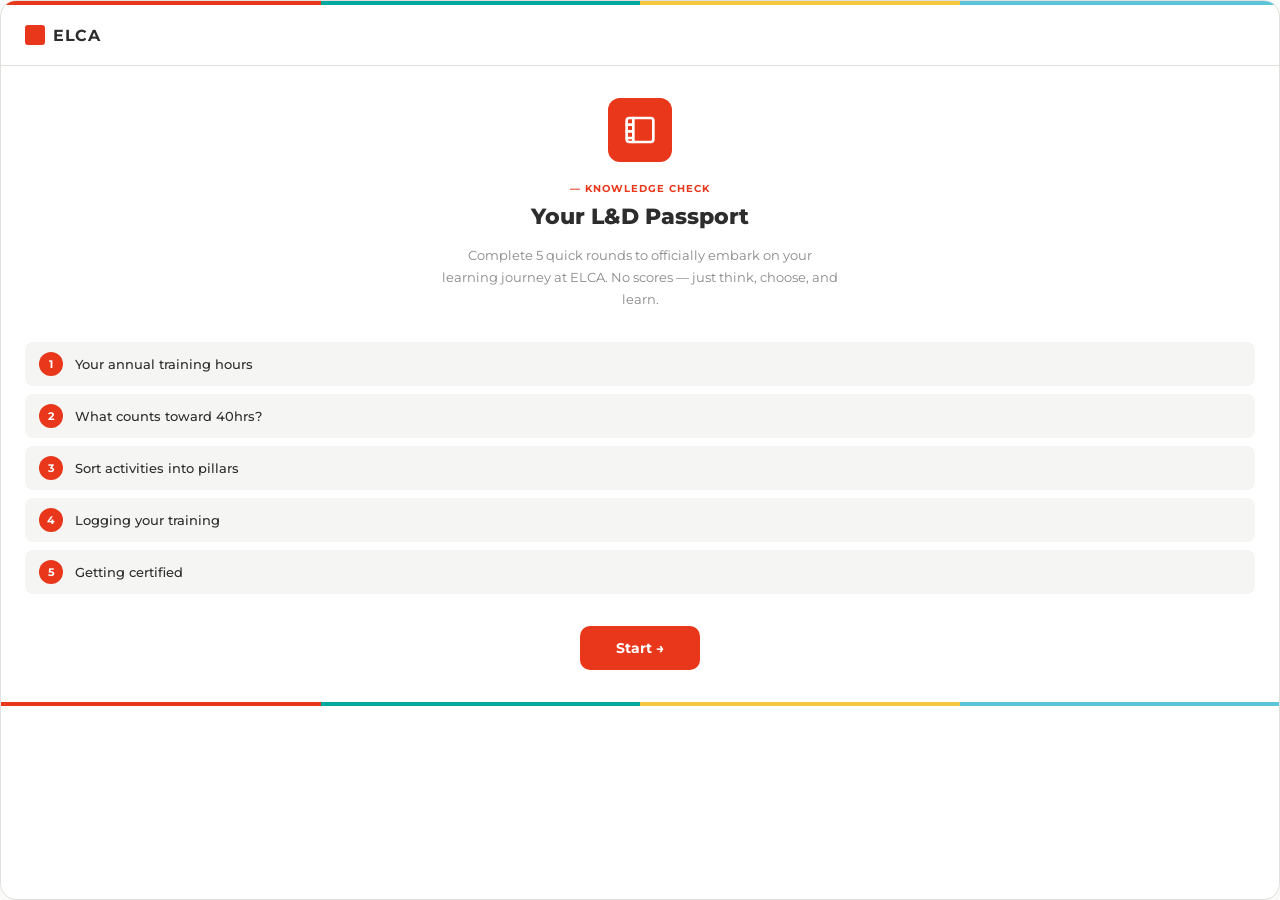
==== commit 17ca1f0f: "Update elca_game.html" ====
--- a/elca_game.html
+++ b/elca_game.html
@@ -8,8 +8,8 @@
 <style>
 *,*::before,*::after{box-sizing:border-box;margin:0;padding:0}
 :root{--red:#E8371B;--teal:#00A89D;--yellow:#F5C842;--blue:#5BC4D8;--dark:#2D2D2D;--gray:#F5F5F3;--border:#E0E0DC;--text:#1A1A1A;--muted:#888}
-body{font-family:'Montserrat',sans-serif;background:#FAFAF8;color:var(--text);min-height:100vh;display:flex;align-items:flex-start;justify-content:flex-start;padding:0}
-.container{width:100%;max-width:680px;background:white;border:0.5px solid var(--border);border-radius:16px;overflow:hidden;position:relative}
+body{font-family:'Montserrat',sans-serif;background:#FAFAF8;color:var(--text);min-height:100vh;display:flex;align-items:stretch;justify-content:center;padding:0}
+.container{width:100%;max-width:100%;background:white;border:0.5px solid var(--border);border-radius:16px;overflow:hidden;position:relative}
 .top-bar,.bottom-bar{height:4px;display:flex}
 .top-bar div,.bottom-bar div{flex:1}
 .tb1{background:var(--red)}.tb2{background:var(--teal)}.tb3{background:var(--yellow)}.tb4{background:var(--blue)}
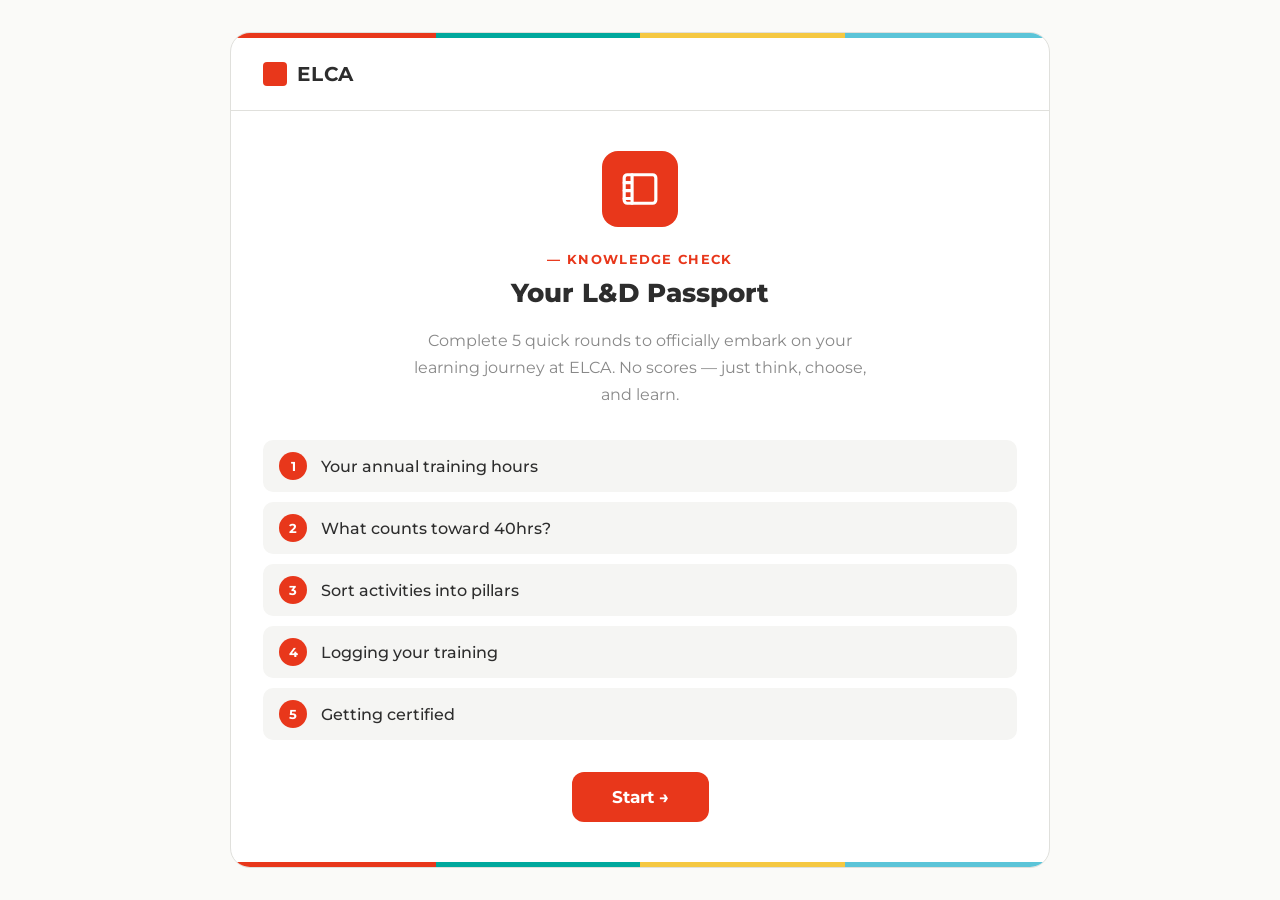
==== commit cdddf5d7: "Update elca_game.html" ====
--- a/elca_game.html
+++ b/elca_game.html
@@ -8,140 +8,128 @@
 <style>
 *,*::before,*::after{box-sizing:border-box;margin:0;padding:0}
 :root{--red:#E8371B;--teal:#00A89D;--yellow:#F5C842;--blue:#5BC4D8;--dark:#2D2D2D;--gray:#F5F5F3;--border:#E0E0DC;--text:#1A1A1A;--muted:#888}
-body{font-family:'Montserrat',sans-serif;background:#FAFAF8;color:var(--text);min-height:100vh;display:flex;align-items:stretch;justify-content:center;padding:0}
-.container{width:100%;max-width:100%;background:white;border:0.5px solid var(--border);border-radius:16px;overflow:hidden;position:relative}
-.top-bar,.bottom-bar{height:4px;display:flex}
+html,body{width:100%;height:100%;font-family:'Montserrat',sans-serif;background:#FAFAF8;color:var(--text)}
+body{display:flex;align-items:center;justify-content:center;min-height:100vh}
+.container{width:90%;max-width:820px;background:white;border:0.5px solid var(--border);border-radius:20px;overflow:hidden;position:relative}
+.top-bar,.bottom-bar{height:5px;display:flex}
 .top-bar div,.bottom-bar div{flex:1}
 .tb1{background:var(--red)}.tb2{background:var(--teal)}.tb3{background:var(--yellow)}.tb4{background:var(--blue)}
-.header{display:flex;align-items:center;justify-content:space-between;padding:1.25rem 1.5rem;border-bottom:0.5px solid var(--border)}
-.logo{display:flex;align-items:center;gap:8px}
-.logo-sq{width:20px;height:20px;background:var(--red);border-radius:3px}
-.logo-text{font-size:16px;font-weight:700;color:var(--dark);letter-spacing:.04em}
-.stamps{display:flex;gap:8px;align-items:center}
-.stamp{width:34px;height:34px;border-radius:50%;border:1.5px solid var(--border);display:flex;align-items:center;justify-content:center;font-size:12px;font-weight:600;color:var(--muted);transition:all .3s ease}
+.header{display:flex;align-items:center;justify-content:space-between;padding:1.5rem 2rem;border-bottom:0.5px solid var(--border)}
+.logo{display:flex;align-items:center;gap:10px}
+.logo-sq{width:24px;height:24px;background:var(--red);border-radius:4px}
+.logo-text{font-size:20px;font-weight:700;color:var(--dark);letter-spacing:.04em}
+.stamps{display:flex;gap:10px;align-items:center}
+.stamp{width:40px;height:40px;border-radius:50%;border:1.5px solid var(--border);display:flex;align-items:center;justify-content:center;font-size:15px;font-weight:600;color:var(--muted);transition:all .3s ease}
 .stamp.done{border-color:var(--red);background:#FEF0ED;color:var(--red)}
 .stamp.active{border-color:var(--teal);background:#E6F7F6;color:var(--teal)}
-.stamp svg{width:16px;height:16px}
-.content{padding:1.5rem}
-.passport-progress{background:var(--gray);border-radius:12px;padding:1rem 1.25rem;margin-bottom:1.5rem}
-.progress-label{font-size:10px;color:var(--muted);text-transform:uppercase;letter-spacing:.1em;font-weight:600;margin-bottom:10px}
-.progress-dots{display:flex;gap:6px}
-.progress-dot{flex:1;height:5px;border-radius:3px;background:var(--border);transition:background .4s ease}
+.stamp svg{width:18px;height:18px}
+.content{padding:2rem}
+.passport-progress{background:var(--gray);border-radius:14px;padding:1.25rem 1.5rem;margin-bottom:1.75rem}
+.progress-label{font-size:13px;color:var(--muted);text-transform:uppercase;letter-spacing:.1em;font-weight:600;margin-bottom:12px}
+.progress-dots{display:flex;gap:8px}
+.progress-dot{flex:1;height:6px;border-radius:3px;background:var(--border);transition:background .4s ease}
 .progress-dot.done{background:var(--red)}
 .progress-dot.active{background:var(--teal)}
-.round-tag{font-size:10px;font-weight:700;color:var(--red);letter-spacing:.1em;text-transform:uppercase;margin-bottom:8px}
-.question{font-size:19px;font-weight:700;color:var(--dark);line-height:1.4;margin-bottom:1.5rem}
-.options{display:flex;flex-direction:column;gap:8px;margin-bottom:1.5rem}
-.option{padding:13px 16px;border:1px solid var(--border);border-radius:10px;cursor:pointer;font-size:13px;font-weight:500;color:var(--text);background:white;display:flex;align-items:center;gap:12px;transition:all .15s ease;user-select:none}
+.round-tag{font-size:13px;font-weight:700;color:var(--red);letter-spacing:.1em;text-transform:uppercase;margin-bottom:10px}
+.question{font-size:22px;font-weight:700;color:var(--dark);line-height:1.4;margin-bottom:1.75rem}
+.options{display:flex;flex-direction:column;gap:10px;margin-bottom:1.75rem}
+.option{padding:16px 20px;border:1px solid var(--border);border-radius:12px;cursor:pointer;font-size:16px;font-weight:500;color:var(--text);background:white;display:flex;align-items:center;gap:14px;transition:all .15s ease;user-select:none}
 .option:hover{border-color:#ccc;background:var(--gray)}
 .option.selected{border-color:var(--teal);background:#E6F7F6;color:#085041}
 .option.correct{border-color:var(--teal);background:#E6F7F6;color:#085041}
 .option.wrong{border-color:var(--red);background:#FEF0ED;color:#993C1D}
-.option-key{width:24px;height:24px;border-radius:50%;border:1px solid var(--border);display:flex;align-items:center;justify-content:center;font-size:11px;font-weight:700;flex-shrink:0;color:var(--muted)}
+.option-key{width:28px;height:28px;border-radius:50%;border:1px solid var(--border);display:flex;align-items:center;justify-content:center;font-size:13px;font-weight:700;flex-shrink:0;color:var(--muted)}
 .option.selected .option-key{border-color:var(--teal);color:var(--teal)}
 .option.correct .option-key{border-color:var(--teal);color:var(--teal);background:#C0EDE9}
 .option.wrong .option-key{border-color:var(--red);color:var(--red);background:#FDDDD8}
-
-/* ROUND 2 - all 6 displayed at once */
-.yn-grid{display:flex;flex-direction:column;gap:8px;margin-bottom:1.5rem}
-.yn-row{display:flex;align-items:center;justify-content:space-between;padding:12px 14px;border:1px solid var(--border);border-radius:10px;gap:12px;transition:all .2s}
-.yn-row-name{font-size:13px;font-weight:600;color:var(--text);flex:1}
-.yn-row-btns{display:flex;gap:6px;flex-shrink:0}
-.yn-pill{padding:6px 14px;border-radius:20px;font-size:12px;font-weight:700;cursor:pointer;border:1.5px solid var(--border);background:white;color:var(--muted);transition:all .15s;font-family:'Montserrat',sans-serif}
+.yn-grid{display:flex;flex-direction:column;gap:10px;margin-bottom:1.75rem}
+.yn-row{display:flex;align-items:center;justify-content:space-between;padding:14px 18px;border:1px solid var(--border);border-radius:12px;gap:14px;transition:all .2s}
+.yn-row-name{font-size:16px;font-weight:600;color:var(--text);flex:1}
+.yn-row-btns{display:flex;gap:8px;flex-shrink:0}
+.yn-pill{padding:8px 18px;border-radius:20px;font-size:14px;font-weight:700;cursor:pointer;border:1.5px solid var(--border);background:white;color:var(--muted);transition:all .15s;font-family:'Montserrat',sans-serif}
 .yn-pill.yes-pill:hover{border-color:var(--teal);color:var(--teal);background:#E6F7F6}
 .yn-pill.no-pill:hover{border-color:var(--red);color:var(--red);background:#FEF0ED}
 .yn-pill.sel-yes{border-color:var(--teal);color:var(--teal);background:#E6F7F6}
 .yn-pill.sel-no{border-color:var(--red);color:var(--red);background:#FEF0ED}
 .yn-row.revealed-correct{border-color:var(--teal);background:#F0FBF9}
 .yn-row.revealed-wrong{border-color:var(--red);background:#FEF4F2}
-.yn-feedback{font-size:11px;margin-top:4px;display:none}
+.yn-feedback{font-size:13px;margin-top:5px;display:none}
 .yn-feedback.show{display:block}
 .yn-feedback.fb-correct{color:#0F6E56}
 .yn-feedback.fb-wrong{color:#993C1D}
-
-/* SORT */
-.sort-wrap{margin-bottom:1.5rem}
-.sort-pool{display:flex;flex-wrap:wrap;gap:8px;padding:1rem;background:var(--gray);border-radius:10px;margin-bottom:1rem;min-height:56px;transition:background .15s}
+.sort-wrap{margin-bottom:1.75rem}
+.sort-pool{display:flex;flex-wrap:wrap;gap:10px;padding:1.25rem;background:var(--gray);border-radius:12px;margin-bottom:1.25rem;min-height:64px;transition:background .15s}
 .sort-pool.drag-over-zone{background:#E6F7F6}
-.sort-chip{padding:7px 13px;border-radius:20px;background:white;border:1px solid var(--border);font-size:12px;font-weight:600;cursor:grab;color:var(--text);transition:all .15s;user-select:none;display:inline-block}
+.sort-chip{padding:9px 16px;border-radius:20px;background:white;border:1px solid var(--border);font-size:14px;font-weight:600;cursor:grab;color:var(--text);transition:all .15s;user-select:none;display:inline-block}
 .sort-chip:hover{border-color:var(--dark)}
 .sort-chip.dragging{opacity:.35;cursor:grabbing}
-.sort-columns{display:grid;grid-template-columns:1fr 1fr 1fr;gap:10px}
-.sort-col{border:2px dashed var(--border);border-radius:10px;padding:12px;min-height:110px;transition:all .15s}
+.sort-columns{display:grid;grid-template-columns:1fr 1fr 1fr;gap:12px}
+.sort-col{border:2px dashed var(--border);border-radius:12px;padding:14px;min-height:120px;transition:all .15s}
 .sort-col.drag-over-zone{background:#F0FBF9;border-color:var(--teal);border-style:solid}
-.sort-col-header{font-size:10px;font-weight:700;text-transform:uppercase;letter-spacing:.08em;margin-bottom:8px;text-align:center}
+.sort-col-header{font-size:13px;font-weight:700;text-transform:uppercase;letter-spacing:.08em;margin-bottom:10px;text-align:center}
 .sort-col.formal .sort-col-header{color:var(--teal)}
 .sort-col.informal .sort-col-header{color:var(--blue)}
 .sort-col.development .sort-col-header{color:#BA7517}
 .sort-col.formal{border-color:#9FE1CB}
 .sort-col.informal{border-color:#B5D4F4}
 .sort-col.development{border-color:#FAC775}
-.sort-dropped{display:flex;flex-direction:column;gap:5px}
-.sort-dropped-chip{padding:6px 10px;border-radius:6px;font-size:11px;font-weight:600;text-align:center;cursor:grab;user-select:none;transition:opacity .15s}
+.sort-dropped{display:flex;flex-direction:column;gap:6px}
+.sort-dropped-chip{padding:7px 12px;border-radius:8px;font-size:13px;font-weight:600;text-align:center;cursor:grab;user-select:none;transition:opacity .15s}
 .sort-dropped-chip:hover{opacity:.7}
 .sort-dropped-chip.dragging{opacity:.35;cursor:grabbing}
 .sort-col.formal .sort-dropped-chip{background:#E1F5EE;color:#085041}
 .sort-col.informal .sort-dropped-chip{background:#E6F1FB;color:#0C447C}
 .sort-col.development .sort-dropped-chip{background:#FAEEDA;color:#633806}
-.sort-instruction{font-size:12px;color:var(--muted);margin-bottom:10px}
-
-.reveal{background:#F0FBF9;border-radius:0 10px 10px 0;border-left:3px solid var(--teal);padding:12px 16px;margin-bottom:1.5rem;font-size:13px;line-height:1.6;color:var(--dark);display:none}
+.sort-instruction{font-size:14px;color:var(--muted);margin-bottom:12px}
+.reveal{background:#F0FBF9;border-radius:0 12px 12px 0;border-left:3px solid var(--teal);padding:14px 18px;margin-bottom:1.75rem;font-size:15px;line-height:1.6;color:var(--dark);display:none}
 .reveal.show{display:block}
-.reveal-label{font-size:10px;font-weight:700;color:#0F6E56;text-transform:uppercase;letter-spacing:.08em;margin-bottom:5px}
-.btn-row{display:flex;gap:10px}
-.btn-submit{background:var(--red);color:white;border:none;padding:11px 28px;border-radius:10px;font-size:13px;font-weight:700;cursor:pointer;font-family:'Montserrat',sans-serif;transition:opacity .15s}
+.reveal-label{font-size:12px;font-weight:700;color:#0F6E56;text-transform:uppercase;letter-spacing:.08em;margin-bottom:6px}
+.btn-row{display:flex;gap:12px}
+.btn-submit{background:var(--red);color:white;border:none;padding:14px 32px;border-radius:12px;font-size:16px;font-weight:700;cursor:pointer;font-family:'Montserrat',sans-serif;transition:opacity .15s}
 .btn-submit:hover{opacity:.9}
-.btn-next{background:var(--gray);color:var(--text);border:1px solid var(--border);padding:11px 28px;border-radius:10px;font-size:13px;font-weight:700;cursor:pointer;display:none;font-family:'Montserrat',sans-serif}
+.btn-next{background:var(--gray);color:var(--text);border:1px solid var(--border);padding:14px 32px;border-radius:12px;font-size:16px;font-weight:700;cursor:pointer;display:none;font-family:'Montserrat',sans-serif}
 .btn-next:hover{background:#ECECEA}
-
-/* STAMP OVERLAY */
 .stamp-overlay{position:absolute;inset:0;background:rgba(255,255,255,.93);display:flex;flex-direction:column;align-items:center;justify-content:center;z-index:100;opacity:0;pointer-events:none;transition:opacity .25s}
 .stamp-overlay.show{opacity:1;pointer-events:all}
-.stamp-big{width:100px;height:100px;border-radius:50%;border:5px solid var(--red);background:#FEF0ED;display:flex;align-items:center;justify-content:center;transform:scale(0) rotate(-15deg);transition:transform .45s cubic-bezier(.34,1.56,.64,1)}
+.stamp-big{width:120px;height:120px;border-radius:50%;border:6px solid var(--red);background:#FEF0ED;display:flex;align-items:center;justify-content:center;transform:scale(0) rotate(-15deg);transition:transform .45s cubic-bezier(.34,1.56,.64,1)}
 .stamp-overlay.show .stamp-big{transform:scale(1) rotate(-8deg)}
-.stamp-big svg{width:50px;height:50px;color:var(--red)}
-.stamp-round-label{margin-top:1.25rem;font-size:14px;font-weight:700;color:var(--dark);opacity:0;transition:opacity .3s .35s}
+.stamp-big svg{width:60px;height:60px;color:var(--red)}
+.stamp-round-label{margin-top:1.5rem;font-size:18px;font-weight:700;color:var(--dark);opacity:0;transition:opacity .3s .35s}
 .stamp-overlay.show .stamp-round-label{opacity:1}
-.stamp-sub{font-size:12px;color:var(--muted);margin-top:4px;opacity:0;transition:opacity .3s .45s}
+.stamp-sub{font-size:15px;color:var(--muted);margin-top:6px;opacity:0;transition:opacity .3s .45s}
 .stamp-overlay.show .stamp-sub{opacity:1}
-
-/* FINAL */
-.final-screen{padding:2.5rem 1.5rem;text-align:center;display:none}
+.final-screen{padding:3rem 2rem;text-align:center;display:none}
 .final-screen.show{display:block}
-.final-passport{width:80px;height:80px;background:var(--red);border-radius:12px;margin:0 auto 1.5rem;display:flex;align-items:center;justify-content:center}
-.final-passport svg{width:40px;height:40px}
-.final-title{font-size:22px;font-weight:800;color:var(--dark);margin-bottom:.75rem;line-height:1.3}
-.final-sub{font-size:14px;color:var(--muted);line-height:1.6;margin-bottom:1.5rem;max-width:400px;margin-left:auto;margin-right:auto}
-.final-stamps{display:flex;gap:10px;justify-content:center;margin-bottom:1.5rem}
-.final-stamp{width:44px;height:44px;border-radius:50%;background:#FEF0ED;border:2px solid var(--red);display:flex;align-items:center;justify-content:center;color:var(--red)}
-.final-stamp svg{width:20px;height:20px}
-.final-tagline{font-size:11px;color:var(--muted);text-transform:uppercase;letter-spacing:.1em;font-weight:600;margin-bottom:1.5rem}
-.btn-review{background:white;color:var(--dark);border:1.5px solid var(--border);padding:11px 28px;border-radius:10px;font-size:13px;font-weight:700;cursor:pointer;font-family:'Montserrat',sans-serif}
+.final-passport{width:96px;height:96px;background:var(--red);border-radius:16px;margin:0 auto 1.75rem;display:flex;align-items:center;justify-content:center}
+.final-passport svg{width:48px;height:48px}
+.final-title{font-size:28px;font-weight:800;color:var(--dark);margin-bottom:1rem;line-height:1.3}
+.final-sub{font-size:17px;color:var(--muted);line-height:1.6;margin-bottom:1.75rem;max-width:500px;margin-left:auto;margin-right:auto}
+.final-stamps{display:flex;gap:12px;justify-content:center;margin-bottom:1.75rem}
+.final-stamp{width:52px;height:52px;border-radius:50%;background:#FEF0ED;border:2px solid var(--red);display:flex;align-items:center;justify-content:center;color:var(--red)}
+.final-stamp svg{width:24px;height:24px}
+.final-tagline{font-size:14px;color:var(--muted);text-transform:uppercase;letter-spacing:.1em;font-weight:600;margin-bottom:1.75rem}
+.btn-review{background:white;color:var(--dark);border:1.5px solid var(--border);padding:14px 32px;border-radius:12px;font-size:16px;font-weight:700;cursor:pointer;font-family:'Montserrat',sans-serif}
 .btn-review:hover{background:var(--gray)}
-
-/* REVIEW */
-.review-screen{padding:1.5rem;display:none}
+.review-screen{padding:2rem;display:none}
 .review-screen.show{display:block}
-.review-title{font-size:18px;font-weight:800;color:var(--dark);margin-bottom:1.25rem}
-.review-item{margin-bottom:1.25rem;padding-bottom:1.25rem;border-bottom:0.5px solid var(--border)}
+.review-title{font-size:22px;font-weight:800;color:var(--dark);margin-bottom:1.5rem}
+.review-item{margin-bottom:1.5rem;padding-bottom:1.5rem;border-bottom:0.5px solid var(--border)}
 .review-item:last-child{border-bottom:none}
-.review-round{font-size:10px;font-weight:700;color:var(--red);text-transform:uppercase;letter-spacing:.08em;margin-bottom:4px}
-.review-q{font-size:14px;font-weight:600;color:var(--dark);margin-bottom:6px;line-height:1.4}
-.review-a{font-size:13px;color:#0F6E56;background:#F0FBF9;border-left:3px solid var(--teal);padding:8px 12px;border-radius:0 8px 8px 0;line-height:1.5}
-.btn-back{background:var(--gray);color:var(--text);border:1px solid var(--border);padding:10px 24px;border-radius:10px;font-size:13px;font-weight:700;cursor:pointer;font-family:'Montserrat',sans-serif;margin-top:1rem}
+.review-round{font-size:12px;font-weight:700;color:var(--red);text-transform:uppercase;letter-spacing:.08em;margin-bottom:5px}
+.review-q{font-size:16px;font-weight:600;color:var(--dark);margin-bottom:8px;line-height:1.4}
+.review-a{font-size:15px;color:#0F6E56;background:#F0FBF9;border-left:3px solid var(--teal);padding:10px 14px;border-radius:0 10px 10px 0;line-height:1.5}
+.btn-back{background:var(--gray);color:var(--text);border:1px solid var(--border);padding:12px 28px;border-radius:12px;font-size:15px;font-weight:700;cursor:pointer;font-family:'Montserrat',sans-serif;margin-top:1.25rem}
 .btn-back:hover{background:#ECECEA}
-
-/* INTRO */
-.intro-screen{padding:2rem 1.5rem;text-align:center}
-.intro-icon{width:64px;height:64px;background:var(--red);border-radius:12px;margin:0 auto 1.25rem;display:flex;align-items:center;justify-content:center}
-.intro-icon svg{width:32px;height:32px}
-.intro-label{font-size:10px;font-weight:700;color:var(--red);text-transform:uppercase;letter-spacing:.1em;margin-bottom:8px}
-.intro-title{font-size:22px;font-weight:800;color:var(--dark);margin-bottom:.75rem;line-height:1.3}
-.intro-sub{font-size:13px;color:var(--muted);line-height:1.7;margin-bottom:2rem;max-width:400px;margin-left:auto;margin-right:auto}
-.intro-rounds{display:flex;flex-direction:column;gap:8px;margin-bottom:2rem;text-align:left}
-.intro-round{display:flex;align-items:center;gap:12px;padding:10px 14px;background:var(--gray);border-radius:8px;font-size:13px;color:var(--dark);font-weight:500}
-.intro-num{width:24px;height:24px;border-radius:50%;background:var(--red);color:white;font-size:11px;font-weight:700;display:flex;align-items:center;justify-content:center;flex-shrink:0}
-.btn-start{background:var(--red);color:white;border:none;padding:13px 36px;border-radius:10px;font-size:14px;font-weight:700;cursor:pointer;font-family:'Montserrat',sans-serif}
+.intro-screen{padding:2.5rem 2rem;text-align:center}
+.intro-icon{width:76px;height:76px;background:var(--red);border-radius:16px;margin:0 auto 1.5rem;display:flex;align-items:center;justify-content:center}
+.intro-icon svg{width:38px;height:38px}
+.intro-label{font-size:13px;font-weight:700;color:var(--red);text-transform:uppercase;letter-spacing:.1em;margin-bottom:10px}
+.intro-title{font-size:26px;font-weight:800;color:var(--dark);margin-bottom:1rem;line-height:1.3}
+.intro-sub{font-size:16px;color:var(--muted);line-height:1.7;margin-bottom:2rem;max-width:460px;margin-left:auto;margin-right:auto}
+.intro-rounds{display:flex;flex-direction:column;gap:10px;margin-bottom:2rem;text-align:left}
+.intro-round{display:flex;align-items:center;gap:14px;padding:12px 16px;background:var(--gray);border-radius:10px;font-size:16px;color:var(--dark);font-weight:500}
+.intro-num{width:28px;height:28px;border-radius:50%;background:var(--red);color:white;font-size:13px;font-weight:700;display:flex;align-items:center;justify-content:center;flex-shrink:0}
+.btn-start{background:var(--red);color:white;border:none;padding:15px 40px;border-radius:12px;font-size:17px;font-weight:700;cursor:pointer;font-family:'Montserrat',sans-serif}
 .btn-start:hover{opacity:.9}
 </style>
 </head>
@@ -154,15 +142,11 @@
       <div class="stamp" id="s1">1</div><div class="stamp" id="s2">2</div><div class="stamp" id="s3">3</div><div class="stamp" id="s4">4</div><div class="stamp" id="s5">5</div>
     </div>
   </div>
-
   <div class="stamp-overlay" id="stamp-overlay">
-    <div class="stamp-big">
-      <svg viewBox="0 0 24 24" fill="none" stroke="currentColor" stroke-width="2.5" stroke-linecap="round" stroke-linejoin="round"><polyline points="20 6 9 17 4 12"/></svg>
-    </div>
+    <div class="stamp-big"><svg viewBox="0 0 24 24" fill="none" stroke="currentColor" stroke-width="2.5" stroke-linecap="round" stroke-linejoin="round"><polyline points="20 6 9 17 4 12"/></svg></div>
     <div class="stamp-round-label" id="stamp-label">Round 1 complete!</div>
     <div class="stamp-sub">Passport stamped</div>
   </div>
-
   <div class="intro-screen" id="screen-intro">
     <div class="intro-icon"><svg viewBox="0 0 24 24" fill="none" stroke="white" stroke-width="2" stroke-linecap="round" stroke-linejoin="round"><rect x="2" y="3" width="20" height="18" rx="2"/><path d="M7 3v18M2 8h5M2 13h5M2 18h5"/></svg></div>
     <div class="intro-label">— Knowledge check</div>
@@ -177,17 +161,13 @@
     </div>
     <button class="btn-start" onclick="startGame()">Start →</button>
   </div>
-
   <div class="content" id="screen-game" style="display:none">
     <div class="passport-progress">
       <div class="progress-label" id="progress-label">Round 1 of 5</div>
-      <div class="progress-dots">
-        <div class="progress-dot active" id="pd1"></div><div class="progress-dot" id="pd2"></div><div class="progress-dot" id="pd3"></div><div class="progress-dot" id="pd4"></div><div class="progress-dot" id="pd5"></div>
-      </div>
+      <div class="progress-dots"><div class="progress-dot active" id="pd1"></div><div class="progress-dot" id="pd2"></div><div class="progress-dot" id="pd3"></div><div class="progress-dot" id="pd4"></div><div class="progress-dot" id="pd5"></div></div>
     </div>
     <div id="round-content"></div>
   </div>
-
   <div class="final-screen" id="screen-final">
     <div class="final-passport"><svg viewBox="0 0 24 24" fill="none" stroke="white" stroke-width="2" stroke-linecap="round" stroke-linejoin="round"><path d="M20 12V22H4V2h11"/><path d="m9 11 3 3L22 4"/></svg></div>
     <div class="final-title">Your L&D Passport is stamped.</div>
@@ -202,44 +182,19 @@
     <div class="final-tagline">We make it work — ELCA</div>
     <button class="btn-review" onclick="showReview()">Review answers →</button>
   </div>
-
   <div class="review-screen" id="screen-review">
     <div class="review-title">Answer review</div>
-    <div class="review-item">
-      <div class="review-round">Round 1 — Your training budget</div>
-      <div class="review-q">How many training hours does ELCA sponsor per employee per year?</div>
-      <div class="review-a">40 hours per headcount per year. Total company-wide: 16,000 hours (~400 employees), planned and monitored by L&D.</div>
-    </div>
-    <div class="review-item">
-      <div class="review-round">Round 2 — What counts toward 40hrs?</div>
-      <div class="review-q">Which activities count toward your 40hr budget?</div>
-      <div class="review-a">Counts ✓: Internal Training, External Training, Self-training Roadmap, Online learning via 3rd party. Does NOT count ✗: Boost Up Programs (sponsored separately), Certifications.</div>
-    </div>
-    <div class="review-item">
-      <div class="review-round">Round 3 — Sort into pillars</div>
-      <div class="review-q">Which activity belongs in which pillar?</div>
-      <div class="review-a">Formal: Internal Training, External Training, Self-training Roadmap, Boost Up Programs. Informal: LinkedIn Learning, Pluralsight, GoFluent, Bookboon. Development: Certifications, Competitions, Expert Activities.</div>
-    </div>
-    <div class="review-item">
-      <div class="review-round">Round 4 — Logging your training</div>
-      <div class="review-q">You just completed an internal training. What should you do next?</div>
-      <div class="review-a">Log it in Vertec using code 2223-103-31. Every training must be logged with the correct Vertec code. Use the Confluence reference link if unsure.</div>
-    </div>
-    <div class="review-item">
-      <div class="review-round">Round 5 — Getting certified</div>
-      <div class="review-q">You want L&D to cover your certification fees. What's your first step?</div>
-      <div class="review-a">Register with XC and make sure your name is on the list BEFORE getting certified. Order: Register with XC → Get certified → Submit payment request + certification to L&D.</div>
-    </div>
+    <div class="review-item"><div class="review-round">Round 1 — Your training budget</div><div class="review-q">How many training hours does ELCA sponsor per employee per year?</div><div class="review-a">40 hours per headcount per year. Total company-wide: 16,000 hours (~400 employees), planned and monitored by L&D.</div></div>
+    <div class="review-item"><div class="review-round">Round 2 — What counts toward 40hrs?</div><div class="review-q">Which activities count toward your 40hr budget?</div><div class="review-a">Counts ✓: Internal Training, External Training, Self-training Roadmap, Online learning via 3rd party. Does NOT count ✗: Boost Up Programs (sponsored separately), Certifications.</div></div>
+    <div class="review-item"><div class="review-round">Round 3 — Sort into pillars</div><div class="review-q">Which activity belongs in which pillar?</div><div class="review-a">Formal: Internal Training, External Training, Self-training Roadmap, Boost Up Programs. Informal: LinkedIn Learning, Pluralsight, GoFluent, Bookboon. Development: Certifications, Competitions, Expert Activities.</div></div>
+    <div class="review-item"><div class="review-round">Round 4 — Logging your training</div><div class="review-q">You just completed an internal training. What should you do next?</div><div class="review-a">Log it in Vertec using code 2223-103-31. Every training must be logged with the correct Vertec code. Use the Confluence reference link if unsure.</div></div>
+    <div class="review-item"><div class="review-round">Round 5 — Getting certified</div><div class="review-q">You want L&D to cover your certification fees. What's your first step?</div><div class="review-a">Register with XC and make sure your name is on the list BEFORE getting certified. Order: Register with XC → Get certified → Submit payment request + certification to L&D.</div></div>
     <button class="btn-back" onclick="backToFinal()">← Back</button>
   </div>
-
   <div class="bottom-bar"><div class="tb1"></div><div class="tb2"></div><div class="tb3"></div><div class="tb4"></div></div>
 </div>
-
 <script>
-var currentRound=0,selectedOption=null,selectedCorrect=false;
-var dragIdx=null,dragFromPool=false;
-
+var currentRound=0,selectedOption=null,selectedCorrect=false,dragIdx=null;
 var ynActivities=[
   {name:"Internal Training",counts:true},
   {name:"External Training",counts:true},
@@ -249,7 +204,6 @@
   {name:"Certifications",counts:false}
 ];
 var ynAnswers={};
-
 var sortActivities=[
   {name:"Internal Training",pillar:"formal"},
   {name:"External Training",pillar:"formal"},
@@ -264,14 +218,12 @@
   {name:"Expert Activities",pillar:"development"}
 ];
 var sortPlaced={};
-
 function startGame(){
   document.getElementById('screen-intro').style.display='none';
   document.getElementById('screen-game').style.display='block';
   document.getElementById('stamps-header').style.display='flex';
   showRound(1);
 }
-
 function updateProgress(n){
   document.getElementById('progress-label').textContent='Round '+n+' of 5';
   for(var i=1;i<=5;i++){
@@ -286,334 +238,142 @@
     else st.textContent=i;
   }
 }
-
-function showStampThen(roundNum,callback){
-  var overlay=document.getElementById('stamp-overlay');
-  document.getElementById('stamp-label').textContent='Round '+roundNum+' complete!';
-  overlay.classList.add('show');
-  setTimeout(function(){overlay.classList.remove('show');setTimeout(callback,300);},1500);
-}
-
-function goNext(completed,next){
-  showStampThen(completed,function(){
-    if(next==='final')showFinal();
-    else showRound(next);
-  });
-}
-
+function showStampThen(n,cb){
+  var o=document.getElementById('stamp-overlay');
+  document.getElementById('stamp-label').textContent='Round '+n+' complete!';
+  o.classList.add('show');
+  setTimeout(function(){o.classList.remove('show');setTimeout(cb,300);},1500);
+}
+function goNext(c,n){showStampThen(c,function(){if(n==='final')showFinal();else showRound(n);});}
 function showRound(n){
-  currentRound=n;
-  updateProgress(n);
-  selectedOption=null;selectedCorrect=false;
+  currentRound=n;updateProgress(n);selectedOption=null;selectedCorrect=false;
   var c=document.getElementById('round-content');
   if(n===1){
-    c.innerHTML=`
-      <div class="round-tag">— Round 1 · Your training budget</div>
-      <div class="question">How many training hours does ELCA sponsor per employee per year?</div>
-      <div class="options" id="opts">
-        <div class="option" onclick="pickOpt(this,false)"><div class="option-key">A</div>20 hours</div>
-        <div class="option" onclick="pickOpt(this,false)"><div class="option-key">B</div>30 hours</div>
-        <div class="option" onclick="pickOpt(this,true)"><div class="option-key">C</div>40 hours</div>
-        <div class="option" onclick="pickOpt(this,false)"><div class="option-key">D</div>60 hours</div>
-      </div>
-      <div class="reveal" id="reveal"><div class="reveal-label">Good to know</div>ELCA sponsors 40 hours of training per employee per year — that's your personal learning budget. Total company-wide: 16,000 hours, planned and monitored by L&D.</div>
-      <div class="btn-row">
-        <button class="btn-submit" id="btn-sub" onclick="submitMC(1,2)">Submit</button>
-        <button class="btn-next" id="btn-nxt" onclick="goNext(1,2)">Next round →</button>
-      </div>`;
+    c.innerHTML='<div class="round-tag">— Round 1 · Your training budget</div><div class="question">How many training hours does ELCA sponsor per employee per year?</div><div class="options" id="opts"><div class="option" onclick="pickOpt(this,false)"><div class="option-key">A</div>20 hours</div><div class="option" onclick="pickOpt(this,false)"><div class="option-key">B</div>30 hours</div><div class="option" onclick="pickOpt(this,true)"><div class="option-key">C</div>40 hours</div><div class="option" onclick="pickOpt(this,false)"><div class="option-key">D</div>60 hours</div></div><div class="reveal" id="reveal"><div class="reveal-label">Good to know</div>ELCA sponsors 40 hours of training per employee per year — that\'s your personal learning budget. Total company-wide: 16,000 hours, planned and monitored by L&D.</div><div class="btn-row"><button class="btn-submit" id="btn-sub" onclick="submitMC(1,2)">Submit</button><button class="btn-next" id="btn-nxt" onclick="goNext(1,2)">Next round →</button></div>';
   }
   else if(n===2){ynAnswers={};renderYN2(c);}
   else if(n===3){sortPlaced={};renderSort(c);}
   else if(n===4){
-    c.innerHTML=`
-      <div class="round-tag">— Round 4 · Logging your training</div>
-      <div class="question">You just completed an internal training. What should you do next?</div>
-      <div class="options" id="opts">
-        <div class="option" onclick="pickOpt(this,false)"><div class="option-key">A</div>Email your manager to inform them</div>
-        <div class="option" onclick="pickOpt(this,true)"><div class="option-key">B</div>Log it in Vertec using the correct code (2223-103-31)</div>
-        <div class="option" onclick="pickOpt(this,false)"><div class="option-key">C</div>Nothing — L&D will track it automatically</div>
-        <div class="option" onclick="pickOpt(this,false)"><div class="option-key">D</div>Add it to your LinkedIn profile</div>
-      </div>
-      <div class="reveal" id="reveal"><div class="reveal-label">Good to know</div>Every training must be logged in Vertec with the correct code. For internal training, that's <strong>2223-103-31</strong>. Not sure which code? The reference link is on your Confluence page.</div>
-      <div class="btn-row">
-        <button class="btn-submit" id="btn-sub" onclick="submitMC(4,5)">Submit</button>
-        <button class="btn-next" id="btn-nxt" onclick="goNext(4,5)">Next round →</button>
-      </div>`;
+    c.innerHTML='<div class="round-tag">— Round 4 · Logging your training</div><div class="question">You just completed an internal training. What should you do next?</div><div class="options" id="opts"><div class="option" onclick="pickOpt(this,false)"><div class="option-key">A</div>Email your manager to inform them</div><div class="option" onclick="pickOpt(this,true)"><div class="option-key">B</div>Log it in Vertec using the correct code (2223-103-31)</div><div class="option" onclick="pickOpt(this,false)"><div class="option-key">C</div>Nothing — L&D will track it automatically</div><div class="option" onclick="pickOpt(this,false)"><div class="option-key">D</div>Add it to your LinkedIn profile</div></div><div class="reveal" id="reveal"><div class="reveal-label">Good to know</div>Every training must be logged in Vertec with the correct code. For internal training, that\'s <strong>2223-103-31</strong>. Not sure which code? The reference link is on your Confluence page.</div><div class="btn-row"><button class="btn-submit" id="btn-sub" onclick="submitMC(4,5)">Submit</button><button class="btn-next" id="btn-nxt" onclick="goNext(4,5)">Next round →</button></div>';
   }
   else if(n===5){
-    c.innerHTML=`
-      <div class="round-tag">— Round 5 · Getting certified</div>
-      <div class="question">You want L&D to cover your certification fees. What's your very first step?</div>
-      <div class="options" id="opts">
-        <div class="option" onclick="pickOpt(this,false)"><div class="option-key">A</div>Submit a payment request to L&D</div>
-        <div class="option" onclick="pickOpt(this,false)"><div class="option-key">B</div>Get certified first, then register</div>
-        <div class="option" onclick="pickOpt(this,true)"><div class="option-key">C</div>Register with XC — make sure your name is on the list</div>
-        <div class="option" onclick="pickOpt(this,false)"><div class="option-key">D</div>Contact GoFluent for support</div>
-      </div>
-      <div class="reveal" id="reveal"><div class="reveal-label">Important!</div>Your name MUST be on the XC list before you get certified — otherwise you cannot claim back the fees. Order: Register with XC → Get certified → Submit payment request + certification to L&D.</div>
-      <div class="btn-row">
-        <button class="btn-submit" id="btn-sub" onclick="submitMC(5,'final')">Submit</button>
-        <button class="btn-next" id="btn-nxt" onclick="goNext(5,'final')">Complete passport →</button>
-      </div>`;
-  }
-}
-
+    c.innerHTML='<div class="round-tag">— Round 5 · Getting certified</div><div class="question">You want L&D to cover your certification fees. What\'s your very first step?</div><div class="options" id="opts"><div class="option" onclick="pickOpt(this,false)"><div class="option-key">A</div>Submit a payment request to L&D</div><div class="option" onclick="pickOpt(this,false)"><div class="option-key">B</div>Get certified first, then register</div><div class="option" onclick="pickOpt(this,true)"><div class="option-key">C</div>Register with XC — make sure your name is on the list</div><div class="option" onclick="pickOpt(this,false)"><div class="option-key">D</div>Contact GoFluent for support</div></div><div class="reveal" id="reveal"><div class="reveal-label">Important!</div>Your name MUST be on the XC list before you get certified — otherwise you cannot claim back the fees. Order: Register with XC → Get certified → Submit payment request + certification to L&D.</div><div class="btn-row"><button class="btn-submit" id="btn-sub" onclick="submitMC(5,\'final\')">Submit</button><button class="btn-next" id="btn-nxt" onclick="goNext(5,\'final\')">Complete passport →</button></div>';
+  }
+}
 function pickOpt(el,correct){
   if(document.getElementById('reveal').classList.contains('show'))return;
   document.querySelectorAll('#opts .option').forEach(o=>o.classList.remove('selected'));
   el.classList.add('selected');selectedOption=el;selectedCorrect=correct;
 }
-
 function submitMC(completed,next){
   if(!selectedOption)return;
   document.querySelectorAll('#opts .option').forEach(o=>o.style.pointerEvents='none');
   selectedOption.classList.remove('selected');
   selectedOption.classList.add(selectedCorrect?'correct':'wrong');
-  if(!selectedCorrect){
-    document.querySelectorAll('#opts .option').forEach(o=>{
-      if(o.getAttribute('onclick')&&o.getAttribute('onclick').includes(',true)'))o.classList.add('correct');
-    });
-  }
+  if(!selectedCorrect){document.querySelectorAll('#opts .option').forEach(o=>{if(o.getAttribute('onclick')&&o.getAttribute('onclick').includes(',true)'))o.classList.add('correct');});}
   document.getElementById('reveal').classList.add('show');
   document.getElementById('btn-sub').style.display='none';
   document.getElementById('btn-nxt').style.display='block';
 }
-
-/* ROUND 2 - all 6 at once */
 function renderYN2(c){
   var rows=ynActivities.map(function(item,i){
-    return `<div class="yn-row" id="ynrow-${i}">
-      <div>
-        <div class="yn-row-name">${item.name}</div>
-        <div class="yn-feedback" id="ynfb-${i}"></div>
-      </div>
-      <div class="yn-row-btns">
-        <button class="yn-pill yes-pill" id="ynyes-${i}" onclick="selectYN(${i},true)">Yes</button>
-        <button class="yn-pill no-pill" id="ynno-${i}" onclick="selectYN(${i},false)">No</button>
-      </div>
-    </div>`;
+    return '<div class="yn-row" id="ynrow-'+i+'"><div><div class="yn-row-name">'+item.name+'</div><div class="yn-feedback" id="ynfb-'+i+'"></div></div><div class="yn-row-btns"><button class="yn-pill yes-pill" id="ynyes-'+i+'" onclick="selectYN('+i+',true)">Yes</button><button class="yn-pill no-pill" id="ynno-'+i+'" onclick="selectYN('+i+',false)">No</button></div></div>';
   }).join('');
-  c.innerHTML=`
-    <div class="round-tag">— Round 2 · Counts toward 40hrs?</div>
-    <div class="question">Which activities count toward your 40-hour learning budget?</div>
-    <div class="yn-grid" id="yn-grid">${rows}</div>
-    <div class="reveal" id="reveal-yn"><div class="reveal-label">Summary</div>Counts ✓: Internal Training, External Training, Self-training Roadmap, Online learning via 3rd party. Does NOT count ✗: Boost Up Programs (sponsored separately) and Certifications.</div>
-    <div class="btn-row">
-      <button class="btn-submit" id="btn-yn-sub" onclick="submitYN2()">Submit</button>
-      <button class="btn-next" id="btn-yn-nxt" onclick="goNext(2,3)">Next round →</button>
-    </div>`;
-}
-
+  c.innerHTML='<div class="round-tag">— Round 2 · Counts toward 40hrs?</div><div class="question">Which activities count toward your 40-hour learning budget?</div><div class="yn-grid" id="yn-grid">'+rows+'</div><div class="reveal" id="reveal-yn"><div class="reveal-label">Summary</div>Counts ✓: Internal Training, External Training, Self-training Roadmap, Online learning via 3rd party. Does NOT count ✗: Boost Up Programs (sponsored separately) and Certifications.</div><div class="btn-row"><button class="btn-submit" id="btn-yn-sub" onclick="submitYN2()">Submit</button><button class="btn-next" id="btn-yn-nxt" onclick="goNext(2,3)">Next round →</button></div>';
+}
 function selectYN(i,answer){
   if(document.getElementById('reveal-yn').classList.contains('show'))return;
   ynAnswers[i]=answer;
-  var yesBtn=document.getElementById('ynyes-'+i);
-  var noBtn=document.getElementById('ynno-'+i);
-  yesBtn.className='yn-pill yes-pill'+(answer===true?' sel-yes':'');
-  noBtn.className='yn-pill no-pill'+(answer===false?' sel-no':'');
-}
-
+  document.getElementById('ynyes-'+i).className='yn-pill yes-pill'+(answer===true?' sel-yes':'');
+  document.getElementById('ynno-'+i).className='yn-pill no-pill'+(answer===false?' sel-no':'');
+}
 function submitYN2(){
   var allAnswered=ynActivities.every(function(_,i){return ynAnswers[i]!==undefined;});
-  if(!allAnswered){
-    alert('Please answer all 6 activities before submitting.');
-    return;
-  }
+  if(!allAnswered){alert('Please answer all 6 activities before submitting.');return;}
   ynActivities.forEach(function(item,i){
-    var answered=ynAnswers[i];
-    var correct=(answered===item.counts);
+    var correct=(ynAnswers[i]===item.counts);
     var row=document.getElementById('ynrow-'+i);
     var fb=document.getElementById('ynfb-'+i);
-    var yesBtn=document.getElementById('ynyes-'+i);
-    var noBtn=document.getElementById('ynno-'+i);
-    yesBtn.style.pointerEvents='none';
-    noBtn.style.pointerEvents='none';
-    if(correct){
-      row.classList.add('revealed-correct');
-      fb.className='yn-feedback show fb-correct';
-      fb.textContent='Correct! '+(item.counts?'This counts toward your 40hrs.':'This does not count toward 40hrs.');
-    } else {
-      row.classList.add('revealed-wrong');
-      fb.className='yn-feedback show fb-wrong';
-      fb.textContent='Not quite. '+(item.counts?'This actually counts toward your 40hrs.':'This actually does NOT count toward your 40hrs.');
-      if(item.counts){yesBtn.className='yn-pill yes-pill sel-yes';}
-      else{noBtn.className='yn-pill no-pill sel-no';}
-    }
+    document.getElementById('ynyes-'+i).style.pointerEvents='none';
+    document.getElementById('ynno-'+i).style.pointerEvents='none';
+    if(correct){row.classList.add('revealed-correct');fb.className='yn-feedback show fb-correct';fb.textContent='Correct! '+(item.counts?'This counts toward your 40hrs.':'This does not count toward 40hrs.');}
+    else{row.classList.add('revealed-wrong');fb.className='yn-feedback show fb-wrong';fb.textContent='Not quite. '+(item.counts?'This actually counts toward your 40hrs.':'This actually does NOT count toward your 40hrs.');if(item.counts)document.getElementById('ynyes-'+i).className='yn-pill yes-pill sel-yes';else document.getElementById('ynno-'+i).className='yn-pill no-pill sel-no';}
   });
   document.getElementById('reveal-yn').classList.add('show');
   document.getElementById('btn-yn-sub').style.display='none';
   document.getElementById('btn-yn-nxt').style.display='block';
 }
-
-/* ROUND 3 - drag and drop */
 function renderSort(c){
-  var poolHTML=sortActivities.map(function(a,i){
-    return '<div class="sort-chip" id="chip-'+i+'" draggable="true" data-idx="'+i+'">'+a.name+'</div>';
-  }).join('');
-  c.innerHTML=`
-    <div class="round-tag">— Round 3 · Sort into pillars</div>
-    <div class="question">Drag each activity into the correct learning pillar.</div>
-    <div class="sort-instruction">Drag from the pool into a pillar. Drag back to the pool to undo.</div>
-    <div class="sort-wrap">
-      <div class="sort-pool" id="sort-pool">${poolHTML}</div>
-      <div class="sort-columns">
-        <div class="sort-col formal" id="zone-formal"><div class="sort-col-header">Formal</div><div class="sort-dropped" id="col-formal"></div></div>
-        <div class="sort-col informal" id="zone-informal"><div class="sort-col-header">Informal</div><div class="sort-dropped" id="col-informal"></div></div>
-        <div class="sort-col development" id="zone-development"><div class="sort-col-header">Development</div><div class="sort-dropped" id="col-development"></div></div>
-      </div>
-    </div>
-    <div class="reveal" id="reveal-sort"></div>
-    <div class="btn-row">
-      <button class="btn-submit" id="btn-sort-sub" onclick="submitSort()">Check answers</button>
-      <button class="btn-next" id="btn-sort-nxt" onclick="goNext(3,4)">Next round →</button>
-    </div>`;
+  var poolHTML=sortActivities.map(function(a,i){return '<div class="sort-chip" id="chip-'+i+'" draggable="true" data-idx="'+i+'">'+a.name+'</div>';}).join('');
+  c.innerHTML='<div class="round-tag">— Round 3 · Sort into pillars</div><div class="question">Drag each activity into the correct learning pillar.</div><div class="sort-instruction">Drag from the pool into a pillar. Drag back to the pool to undo.</div><div class="sort-wrap"><div class="sort-pool" id="sort-pool">'+poolHTML+'</div><div class="sort-columns"><div class="sort-col formal" id="zone-formal"><div class="sort-col-header">Formal</div><div class="sort-dropped" id="col-formal"></div></div><div class="sort-col informal" id="zone-informal"><div class="sort-col-header">Informal</div><div class="sort-dropped" id="col-informal"></div></div><div class="sort-col development" id="zone-development"><div class="sort-col-header">Development</div><div class="sort-dropped" id="col-development"></div></div></div></div><div class="reveal" id="reveal-sort"></div><div class="btn-row"><button class="btn-submit" id="btn-sort-sub" onclick="submitSort()">Check answers</button><button class="btn-next" id="btn-sort-nxt" onclick="goNext(3,4)">Next round →</button></div>';
   initDragDrop();
 }
-
 function initDragDrop(){
-  function makeChipDraggable(el){
-    el.addEventListener('dragstart',function(e){
-      dragIdx=parseInt(this.dataset.idx);
-      dragFromPool=!!document.getElementById('sort-pool').contains(this);
-      e.dataTransfer.effectAllowed='move';
-      e.dataTransfer.setData('text/plain',String(dragIdx));
-      var self=this;
-      setTimeout(function(){self.classList.add('dragging');},0);
-    });
-    el.addEventListener('dragend',function(){
-      this.classList.remove('dragging');
-    });
-  }
-
-  document.querySelectorAll('.sort-chip').forEach(makeChipDraggable);
-
-  function setupZone(zoneEl,pillar){
-    zoneEl.addEventListener('dragover',function(e){
-      e.preventDefault();
-      e.dataTransfer.dropEffect='move';
-      zoneEl.classList.add('drag-over-zone');
-    });
-    zoneEl.addEventListener('dragleave',function(e){
-      if(!zoneEl.contains(e.relatedTarget))zoneEl.classList.remove('drag-over-zone');
-    });
-    zoneEl.addEventListener('drop',function(e){
-      e.preventDefault();
-      e.stopPropagation();
-      zoneEl.classList.remove('drag-over-zone');
-      var idx=parseInt(e.dataTransfer.getData('text/plain'));
-      if(isNaN(idx))return;
-      moveChip(idx,pillar);
-    });
-  }
-
-  setupZone(document.getElementById('sort-pool'),'pool');
-  setupZone(document.getElementById('zone-formal'),'formal');
-  setupZone(document.getElementById('zone-informal'),'informal');
-  setupZone(document.getElementById('zone-development'),'development');
-}
-
+  document.querySelectorAll('.sort-chip').forEach(function(chip){
+    chip.addEventListener('dragstart',function(e){dragIdx=parseInt(this.dataset.idx);e.dataTransfer.effectAllowed='move';e.dataTransfer.setData('text/plain',String(dragIdx));var s=this;setTimeout(function(){s.classList.add('dragging');},0);});
+    chip.addEventListener('dragend',function(){this.classList.remove('dragging');});
+  });
+  function setupZone(id,pillar){
+    var z=document.getElementById(id);
+    z.addEventListener('dragover',function(e){e.preventDefault();e.stopPropagation();e.dataTransfer.dropEffect='move';z.classList.add('drag-over-zone');});
+    z.addEventListener('dragleave',function(e){if(!z.contains(e.relatedTarget))z.classList.remove('drag-over-zone');});
+    z.addEventListener('drop',function(e){e.preventDefault();e.stopPropagation();z.classList.remove('drag-over-zone');var idx=parseInt(e.dataTransfer.getData('text/plain'));if(!isNaN(idx))moveChip(idx,pillar);});
+  }
+  setupZone('sort-pool','pool');
+  setupZone('zone-formal','formal');
+  setupZone('zone-informal','informal');
+  setupZone('zone-development','development');
+}
 function moveChip(idx,pillar){
   var activity=sortActivities[idx];
   var oldEl=document.querySelector('[data-idx="'+idx+'"]');
   if(oldEl)oldEl.remove();
   delete sortPlaced[idx];
-
   if(pillar==='pool'){
     var pool=document.getElementById('sort-pool');
     var chip=document.createElement('div');
-    chip.className='sort-chip';
-    chip.setAttribute('draggable','true');
-    chip.dataset.idx=idx;
-    chip.textContent=activity.name;
-    chip.addEventListener('dragstart',function(e){
-      dragIdx=parseInt(this.dataset.idx);
-      e.dataTransfer.effectAllowed='move';
-      e.dataTransfer.setData('text/plain',String(dragIdx));
-      var self=this;setTimeout(function(){self.classList.add('dragging');},0);
-    });
+    chip.className='sort-chip';chip.setAttribute('draggable','true');chip.dataset.idx=idx;chip.textContent=activity.name;
+    chip.addEventListener('dragstart',function(e){dragIdx=parseInt(this.dataset.idx);e.dataTransfer.effectAllowed='move';e.dataTransfer.setData('text/plain',String(dragIdx));var s=this;setTimeout(function(){s.classList.add('dragging');},0);});
     chip.addEventListener('dragend',function(){this.classList.remove('dragging');});
     pool.appendChild(chip);
   } else {
     sortPlaced[idx]=pillar;
     var col=document.getElementById('col-'+pillar);
     var dropped=document.createElement('div');
-    dropped.className='sort-dropped-chip';
-    dropped.setAttribute('draggable','true');
-    dropped.dataset.idx=idx;
-    dropped.textContent=activity.name;
-    dropped.addEventListener('dragstart',function(e){
-      dragIdx=parseInt(this.dataset.idx);
-      e.dataTransfer.effectAllowed='move';
-      e.dataTransfer.setData('text/plain',String(dragIdx));
-      var self=this;setTimeout(function(){self.classList.add('dragging');},0);
-    });
+    dropped.className='sort-dropped-chip';dropped.setAttribute('draggable','true');dropped.dataset.idx=idx;dropped.textContent=activity.name;
+    dropped.addEventListener('dragstart',function(e){dragIdx=parseInt(this.dataset.idx);e.dataTransfer.effectAllowed='move';e.dataTransfer.setData('text/plain',String(dragIdx));var s=this;setTimeout(function(){s.classList.add('dragging');},0);});
     dropped.addEventListener('dragend',function(){this.classList.remove('dragging');});
     col.appendChild(dropped);
   }
 }
-
 function submitSort(){
   var correct=0;
   sortActivities.forEach(function(a,i){if(sortPlaced[i]===a.pillar)correct++;});
   var rv=document.getElementById('reveal-sort');
-
-  var pillars=[
-    {key:'formal',label:'Formal Trainings',color:'#00A89D',bg:'#E1F5EE',text:'#085041'},
-    {key:'informal',label:'Informal Learning',color:'#5BC4D8',bg:'#E6F1FB',text:'#0C447C'},
-    {key:'development',label:'Development',color:'#F5C842',bg:'#FAEEDA',text:'#633806'}
-  ];
-
-  var scoreMsg=correct===sortActivities.length
-    ?'<div style="font-size:13px;color:#0F6E56;font-weight:600;margin-bottom:12px;">Perfect! All '+correct+' sorted correctly.</div>'
-    :'<div style="font-size:13px;color:#993C1D;font-weight:600;margin-bottom:12px;">You got '+correct+' of '+sortActivities.length+' correct. Here\'s the correct answer:</div>';
-
+  var pillars=[{key:'formal',label:'Formal Trainings',color:'#00A89D',bg:'#E1F5EE',text:'#085041'},{key:'informal',label:'Informal Learning',color:'#5BC4D8',bg:'#E6F1FB',text:'#0C447C'},{key:'development',label:'Development',color:'#F5C842',bg:'#FAEEDA',text:'#633806'}];
+  var scoreMsg=correct===sortActivities.length?'<div style="font-size:15px;color:#0F6E56;font-weight:600;margin-bottom:12px;">Perfect! All '+correct+' sorted correctly.</div>':'<div style="font-size:15px;color:#993C1D;font-weight:600;margin-bottom:12px;">You got '+correct+' of '+sortActivities.length+' correct. Here\'s the correct answer:</div>';
   var cols=pillars.map(function(p){
     var items=sortActivities.map(function(a,i){
-      var placed=sortPlaced[i]===p.key;
-      var correct=a.pillar===p.key;
-      if(!correct)return '';
+      if(a.pillar!==p.key)return '';
       var wasWrong=sortPlaced[i]!==p.key;
-      var dot=wasWrong
-        ?'<span style="color:#E8371B;font-size:11px;margin-right:4px;">✗</span>'
-        :'<span style="color:'+p.text+';font-size:11px;margin-right:4px;">✓</span>';
-      var rowStyle=wasWrong?'background:rgba(232,55,27,0.08);border-radius:4px;padding:3px 6px;':'padding:3px 6px;';
-      return '<div style="'+rowStyle+'font-size:11px;font-weight:600;color:'+(wasWrong?'#993C1D':p.text)+';display:flex;align-items:center;">'+dot+a.name+'</div>';
+      var dot=wasWrong?'<span style="color:#E8371B;font-size:13px;margin-right:5px;">✗</span>':'<span style="color:'+p.text+';font-size:13px;margin-right:5px;">✓</span>';
+      var rowStyle=wasWrong?'background:rgba(232,55,27,0.08);border-radius:5px;padding:4px 8px;':'padding:4px 8px;';
+      return '<div style="'+rowStyle+'font-size:13px;font-weight:600;color:'+(wasWrong?'#993C1D':p.text)+';display:flex;align-items:center;">'+dot+a.name+'</div>';
     }).join('');
-    return '<div style="flex:1;border-radius:10px;padding:12px;background:'+p.bg+';border:1.5px solid '+p.color+';">'
-      +'<div style="font-size:10px;font-weight:700;text-transform:uppercase;letter-spacing:.08em;color:'+p.color+';margin-bottom:8px;">'+p.label+'</div>'
-      +'<div style="display:flex;flex-direction:column;gap:4px;">'+items+'</div>'
-      +'</div>';
+    return '<div style="flex:1;border-radius:12px;padding:14px;background:'+p.bg+';border:1.5px solid '+p.color+';">'+'<div style="font-size:12px;font-weight:700;text-transform:uppercase;letter-spacing:.08em;color:'+p.color+';margin-bottom:10px;">'+p.label+'</div>'+'<div style="display:flex;flex-direction:column;gap:5px;">'+items+'</div></div>';
   }).join('');
-
-  rv.innerHTML='<div class="reveal-label">Answer key</div>'
-    +scoreMsg
-    +'<div style="display:flex;gap:8px;">'+cols+'</div>'
-    +'<div style="font-size:11px;color:#888;margin-top:8px;"><span style="color:#E8371B;">✗</span> = placed in wrong pillar</div>';
-
+  rv.innerHTML='<div class="reveal-label">Answer key</div>'+scoreMsg+'<div style="display:flex;gap:10px;">'+cols+'</div><div style="font-size:13px;color:#888;margin-top:10px;"><span style="color:#E8371B;">✗</span> = placed in wrong pillar</div>';
   rv.classList.add('show');
   document.getElementById('btn-sort-sub').style.display='none';
   document.getElementById('btn-sort-nxt').style.display='block';
 }
-
 function showFinal(){
   document.getElementById('screen-game').style.display='none';
   document.getElementById('screen-final').style.display='block';
-  for(var i=1;i<=5;i++){
-    var st=document.getElementById('s'+i);
-    st.className='stamp done';
-    st.innerHTML='<svg viewBox="0 0 24 24" fill="none" stroke="currentColor" stroke-width="2.5" stroke-linecap="round" stroke-linejoin="round"><polyline points="20 6 9 17 4 12"/></svg>';
-  }
-}
-
-function showReview(){
-  document.getElementById('screen-final').style.display='none';
-  document.getElementById('screen-review').style.display='block';
-}
-
-function backToFinal(){
-  document.getElementById('screen-review').style.display='none';
-  document.getElementById('screen-final').style.display='block';
-}
+  for(var i=1;i<=5;i++){var st=document.getElementById('s'+i);st.className='stamp done';st.innerHTML='<svg viewBox="0 0 24 24" fill="none" stroke="currentColor" stroke-width="2.5" stroke-linecap="round" stroke-linejoin="round"><polyline points="20 6 9 17 4 12"/></svg>';}
+}
+function showReview(){document.getElementById('screen-final').style.display='none';document.getElementById('screen-review').style.display='block';}
+function backToFinal(){document.getElementById('screen-review').style.display='none';document.getElementById('screen-final').style.display='block';}
 </script>
 </body>
 </html>
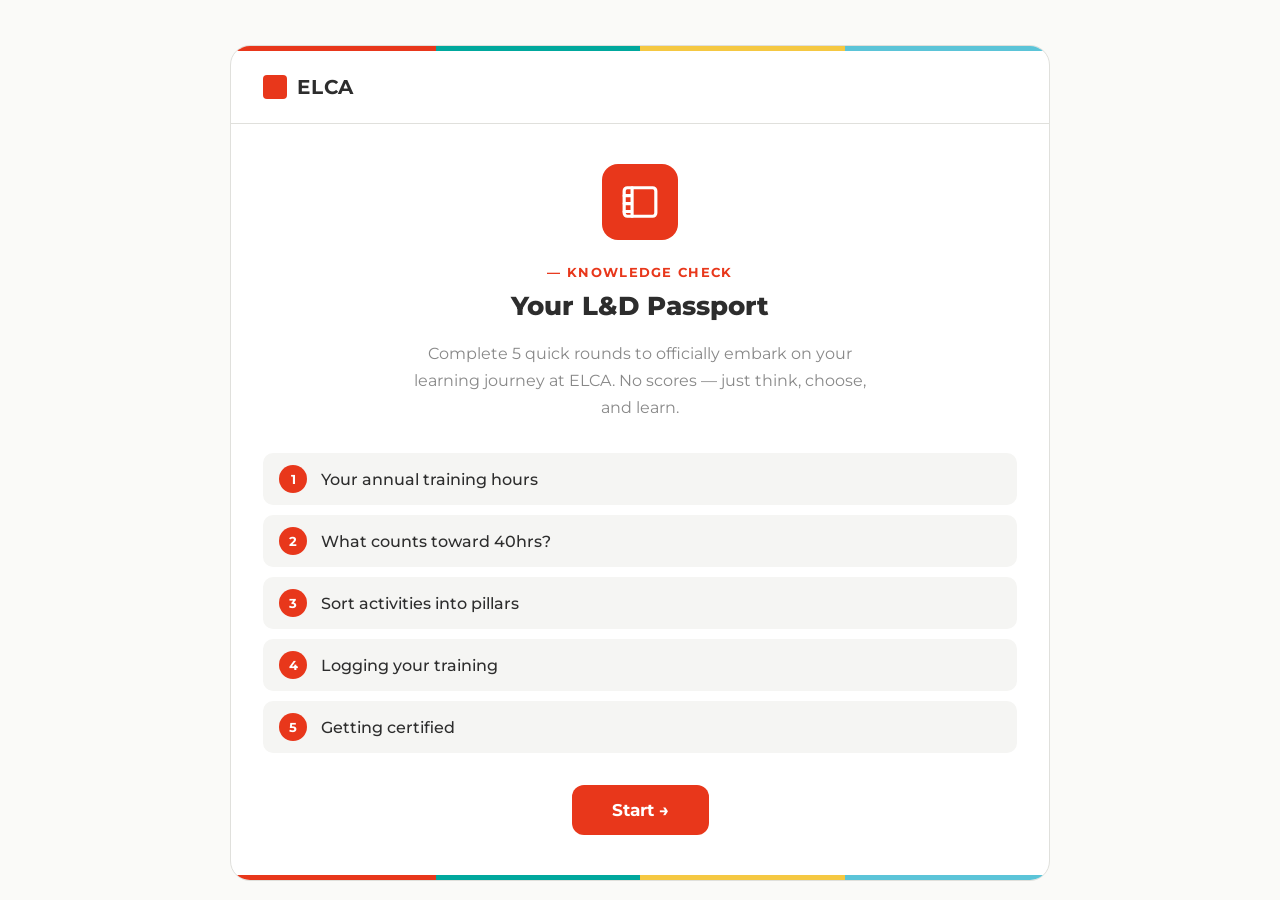
==== commit 613f6870: "Update elca_game.html" ====
--- a/elca_game.html
+++ b/elca_game.html
@@ -9,7 +9,7 @@
 *,*::before,*::after{box-sizing:border-box;margin:0;padding:0}
 :root{--red:#E8371B;--teal:#00A89D;--yellow:#F5C842;--blue:#5BC4D8;--dark:#2D2D2D;--gray:#F5F5F3;--border:#E0E0DC;--text:#1A1A1A;--muted:#888}
 html,body{width:100%;height:100%;font-family:'Montserrat',sans-serif;background:#FAFAF8;color:var(--text)}
-body{display:flex;align-items:center;justify-content:center;min-height:100vh}
+body{display:flex;align-items:flex-start;justify-content:center;min-height:100vh;padding-top:5vh}
 .container{width:90%;max-width:820px;background:white;border:0.5px solid var(--border);border-radius:20px;overflow:hidden;position:relative}
 .top-bar,.bottom-bar{height:5px;display:flex}
 .top-bar div,.bottom-bar div{flex:1}
